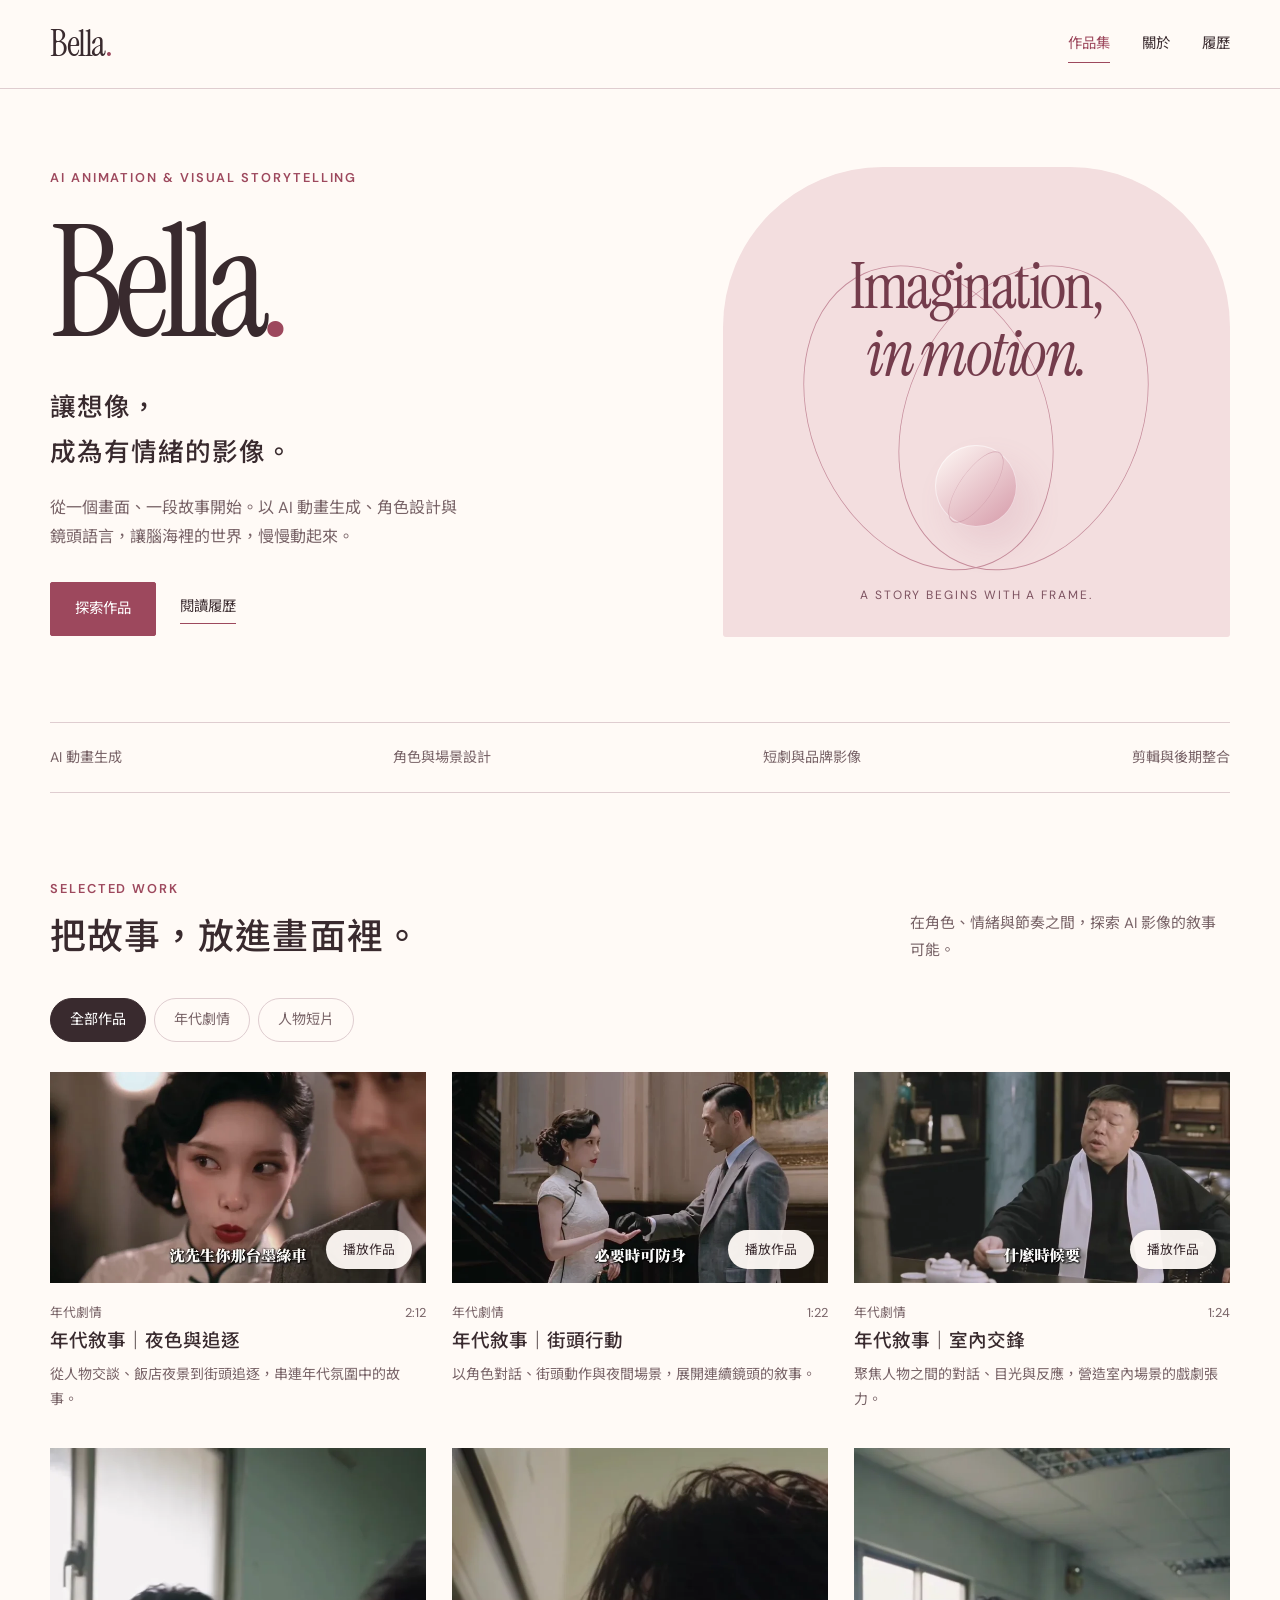
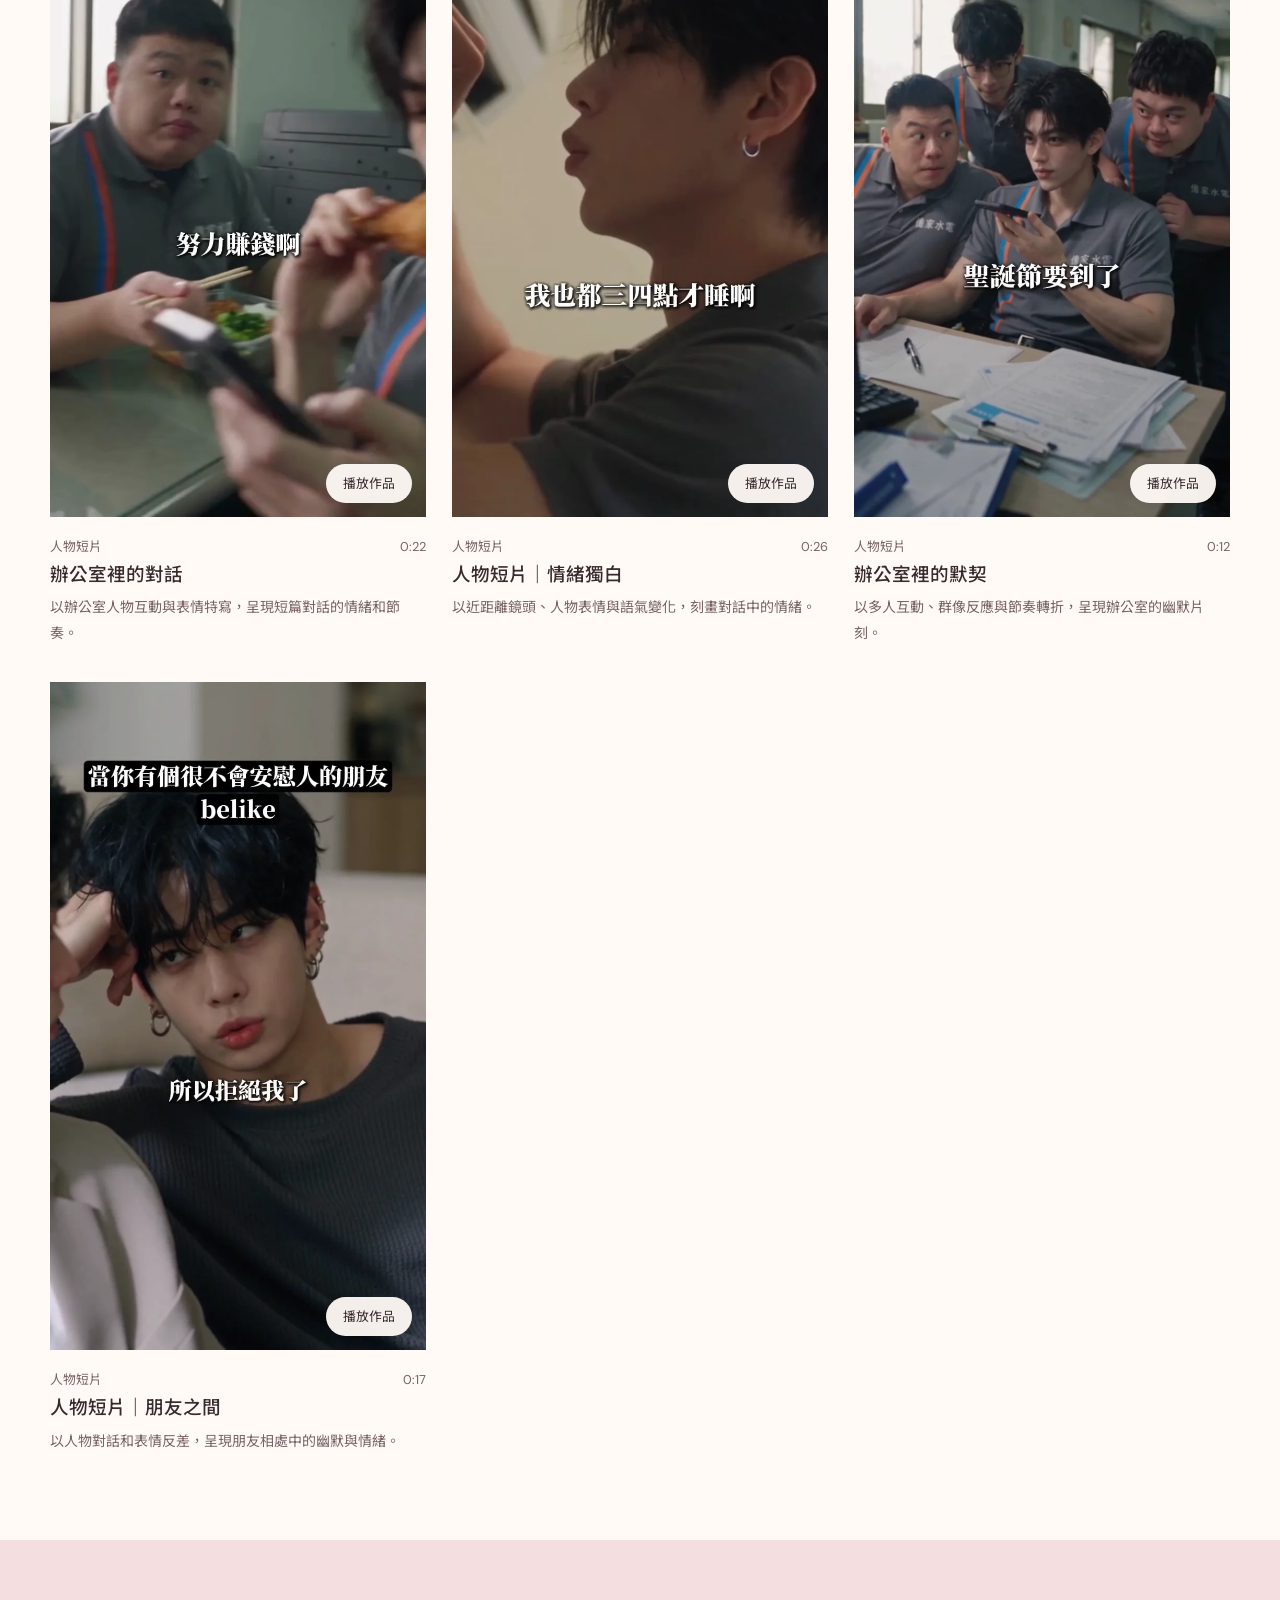
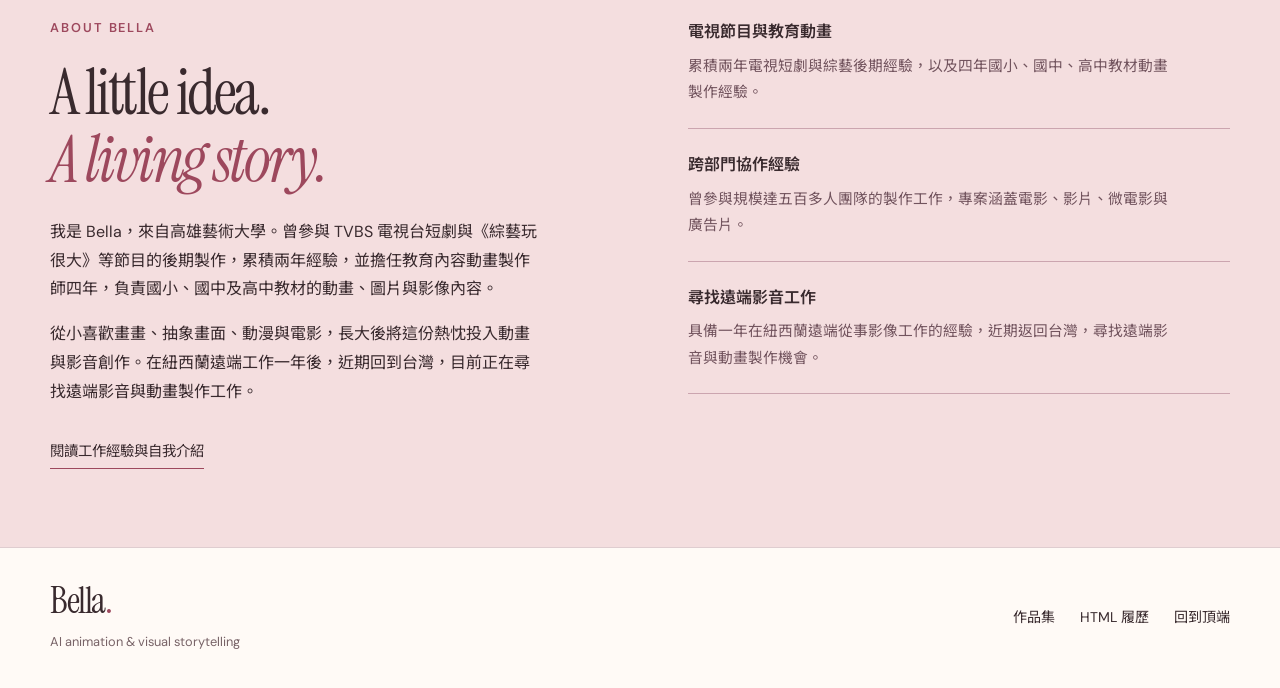
==== index.html @ a3b36697 "Rename portfolio and resume to Bella and switch custom domain" ====
<!doctype html>
<html lang="zh-Hant">
<head>
  <meta charset="utf-8">
  <meta name="viewport" content="width=device-width, initial-scale=1">
  <meta name="theme-color" content="#fffaf6">
  <title>Bella｜AI 動畫生成・影像創作作品集</title>
  <meta name="description" content="Bella 的 AI 動畫生成與影像創作作品集。角色與場景設計、分鏡、動態生成及後期整合，讓想像成為有情緒的影像。">
  <link rel="preconnect" href="https://fonts.googleapis.com">
  <link rel="preconnect" href="https://fonts.gstatic.com" crossorigin>
  <link rel="stylesheet" href="styles.css?v=animations-20261122">
  <script src="site.js" defer></script>
</head>
<body>
<a class="skip-link" href="#main">跳至主要內容</a>
<header class="site-header">
  <nav class="nav shell" aria-label="主要導覽">
    <a class="wordmark" href="index.html" aria-label="Bella 首頁">Bella<span>.</span></a>
    <div class="nav-links">
      <a href="index.html#works" aria-current="page">作品集</a>
      <a href="index.html#about">關於</a>
      <a href="resume.html">履歷</a>
    </div>
  </nav>
</header>
<main id="main">
  <section class="hero shell" aria-labelledby="hero-name">
    <div>
      <p class="eyebrow">AI animation &amp; visual storytelling</p>
      <h1 id="hero-name">Bella<span>.</span></h1>
      <h2>讓想像，<br>成為有情緒的影像。</h2>
      <p class="hero-copy">從一個畫面、一段故事開始。以 AI 動畫生成、角色設計與鏡頭語言，讓腦海裡的世界，慢慢動起來。</p>
      <div class="actions"><a class="button" href="#works">探索作品</a><a class="text-link" href="resume.html">閱讀履歷</a></div>
    </div>
    <div class="motion-panel" aria-hidden="true">
      <p class="motion-copy">Imagination,<br><em>in motion.</em></p>
      <div class="disc"></div>
      <p class="panel-footnote">A story begins with a frame.</p>
    </div>
  </section>
  <div class="shell practice-bar" aria-label="創作領域"><span>AI 動畫生成</span><span>角色與場景設計</span><span>短劇與品牌影像</span><span>剪輯與後期整合</span></div>
  <section id="works" class="section shell" aria-labelledby="works-title">
    <div class="section-head">
      <div><p class="eyebrow">Selected work</p><h2 id="works-title">把故事，放進畫面裡。</h2></div>
      <p class="section-note">在角色、情緒與節奏之間，探索 AI 影像的敘事可能。</p>
    </div>
    <div class="filter-list" role="group" aria-label="作品分類">
      <button class="filter" type="button" data-filter="all" aria-pressed="true">全部作品</button>
      <button class="filter" type="button" data-filter="period" aria-pressed="false">年代劇情</button>
      <button class="filter" type="button" data-filter="character" aria-pressed="false">人物短片</button>
    </div>
    <div class="works-grid">
      <article class="work work-landscape" data-category="period">
        <button class="work-open" type="button" aria-haspopup="dialog" aria-label="播放 年代敘事｜夜色與追逐" data-video="animation-02.mp4" data-title="年代敘事｜夜色與追逐" data-description="從人物交談、飯店夜景到街頭追逐，串連年代氛圍中的故事。">
          <div class="work-image"><img src="animation-02.webp" alt="年代敘事｜夜色與追逐影片畫面" loading="lazy" width="1280" height="720"><span class="play-label">播放作品</span></div>
          <div class="work-meta"><span>年代劇情</span><span>2:12</span></div>
          <h3>年代敘事｜夜色與追逐</h3>
        </button>
        <p class="work-description">從人物交談、飯店夜景到街頭追逐，串連年代氛圍中的故事。</p>
      </article>
      <article class="work work-landscape" data-category="period">
        <button class="work-open" type="button" aria-haspopup="dialog" aria-label="播放 年代敘事｜街頭行動" data-video="animation-03.mp4" data-title="年代敘事｜街頭行動" data-description="以角色對話、街頭動作與夜間場景，展開連續鏡頭的敘事。">
          <div class="work-image"><img src="animation-03.webp" alt="年代敘事｜街頭行動影片畫面" loading="lazy" width="1280" height="720"><span class="play-label">播放作品</span></div>
          <div class="work-meta"><span>年代劇情</span><span>1:22</span></div>
          <h3>年代敘事｜街頭行動</h3>
        </button>
        <p class="work-description">以角色對話、街頭動作與夜間場景，展開連續鏡頭的敘事。</p>
      </article>
      <article class="work work-landscape" data-category="period">
        <button class="work-open" type="button" aria-haspopup="dialog" aria-label="播放 年代敘事｜室內交鋒" data-video="animation-04.mp4" data-title="年代敘事｜室內交鋒" data-description="聚焦人物之間的對話、目光與反應，營造室內場景的戲劇張力。">
          <div class="work-image"><img src="animation-04.webp" alt="年代敘事｜室內交鋒影片畫面" loading="lazy" width="1280" height="720"><span class="play-label">播放作品</span></div>
          <div class="work-meta"><span>年代劇情</span><span>1:24</span></div>
          <h3>年代敘事｜室內交鋒</h3>
        </button>
        <p class="work-description">聚焦人物之間的對話、目光與反應，營造室內場景的戲劇張力。</p>
      </article>
      <article class="work work-portrait" data-category="character">
        <button class="work-open" type="button" aria-haspopup="dialog" aria-label="播放 辦公室裡的對話" data-video="animation-01.mp4" data-title="辦公室裡的對話" data-description="以辦公室人物互動與表情特寫，呈現短篇對話的情緒和節奏。">
          <div class="work-image"><img src="animation-01.webp" alt="辦公室裡的對話影片畫面" loading="lazy" width="720" height="1280"><span class="play-label">播放作品</span></div>
          <div class="work-meta"><span>人物短片</span><span>0:22</span></div>
          <h3>辦公室裡的對話</h3>
        </button>
        <p class="work-description">以辦公室人物互動與表情特寫，呈現短篇對話的情緒和節奏。</p>
      </article>
      <article class="work work-portrait" data-category="character">
        <button class="work-open" type="button" aria-haspopup="dialog" aria-label="播放 人物短片｜情緒獨白" data-video="animation-05.mp4" data-title="人物短片｜情緒獨白" data-description="以近距離鏡頭、人物表情與語氣變化，刻畫對話中的情緒。">
          <div class="work-image"><img src="animation-05.webp" alt="人物短片｜情緒獨白影片畫面" loading="lazy" width="720" height="1280"><span class="play-label">播放作品</span></div>
          <div class="work-meta"><span>人物短片</span><span>0:26</span></div>
          <h3>人物短片｜情緒獨白</h3>
        </button>
        <p class="work-description">以近距離鏡頭、人物表情與語氣變化，刻畫對話中的情緒。</p>
      </article>
      <article class="work work-portrait" data-category="character">
        <button class="work-open" type="button" aria-haspopup="dialog" aria-label="播放 辦公室裡的默契" data-video="animation-06.mp4" data-title="辦公室裡的默契" data-description="以多人互動、群像反應與節奏轉折，呈現辦公室的幽默片刻。">
          <div class="work-image"><img src="animation-06.webp" alt="辦公室裡的默契影片畫面" loading="lazy" width="720" height="1280"><span class="play-label">播放作品</span></div>
          <div class="work-meta"><span>人物短片</span><span>0:12</span></div>
          <h3>辦公室裡的默契</h3>
        </button>
        <p class="work-description">以多人互動、群像反應與節奏轉折，呈現辦公室的幽默片刻。</p>
      </article>
      <article class="work work-portrait" data-category="character">
        <button class="work-open" type="button" aria-haspopup="dialog" aria-label="播放 人物短片｜朋友之間" data-video="animation-07.mp4" data-title="人物短片｜朋友之間" data-description="以人物對話和表情反差，呈現朋友相處中的幽默與情緒。">
          <div class="work-image"><img src="animation-07.webp" alt="人物短片｜朋友之間影片畫面" loading="lazy" width="720" height="1280"><span class="play-label">播放作品</span></div>
          <div class="work-meta"><span>人物短片</span><span>0:17</span></div>
          <h3>人物短片｜朋友之間</h3>
        </button>
        <p class="work-description">以人物對話和表情反差，呈現朋友相處中的幽默與情緒。</p>
      </article>
    </div>
  </section>
  <section id="about" class="about-section" aria-labelledby="about-title">
    <div class="shell about-grid">
      <div>
        <p class="eyebrow">About Bella</p>
        <h2 id="about-title" class="about-heading">A little idea.<br><em>A living story.</em></h2>
        <p>我是 Bella，來自高雄藝術大學。曾參與 TVBS 電視台短劇與《綜藝玩很大》等節目的後期製作，累積兩年經驗，並擔任教育內容動畫製作師四年，負責國小、國中及高中教材的動畫、圖片與影像內容。</p>
        <p>從小喜歡畫畫、抽象畫面、動漫與電影，長大後將這份熱忱投入動畫與影音創作。在紐西蘭遠端工作一年後，近期回到台灣，目前正在尋找遠端影音與動畫製作工作。</p>
        <a class="text-link" href="resume.html">閱讀工作經驗與自我介紹</a>
      </div>
      <div class="expertise">
        <div class="expertise-item"><h3>電視節目與教育動畫</h3><p>累積兩年電視短劇與綜藝後期經驗，以及四年國小、國中、高中教材動畫製作經驗。</p></div>
        <div class="expertise-item"><h3>跨部門協作經驗</h3><p>曾參與規模達五百多人團隊的製作工作，專案涵蓋電影、影片、微電影與廣告片。</p></div>
        <div class="expertise-item"><h3>尋找遠端影音工作</h3><p>具備一年在紐西蘭遠端從事影像工作的經驗，近期返回台灣，尋找遠端影音與動畫製作機會。</p></div>
      </div>
    </div>
  </section>
</main>
<dialog id="work-dialog" aria-labelledby="dialog-title" aria-describedby="dialog-description">
  <div class="dialog-header"><h2 id="dialog-title"></h2><button class="close-dialog" type="button" aria-label="關閉影片">關閉</button></div>
  <video controls playsinline preload="metadata"></video>
  <p id="dialog-description" class="dialog-description"></p>
  <p class="video-error" role="alert" hidden>影片暫時無法載入，請稍後再試，或<a href="#">直接開啟影片</a>。</p>
</dialog>
<footer class="site-footer">
  <div class="shell footer-content">
    <div><a class="wordmark" href="index.html">Bella<span>.</span></a><p class="footer-note">AI animation &amp; visual storytelling</p></div>
    <div class="footer-links"><a href="index.html#works">作品集</a><a href="resume.html">HTML 履歷</a><a href="#main">回到頂端</a></div>
  </div>
</footer>
</body>
</html>
---- styles.css ----
@import url('https://fonts.googleapis.com/css2?family=DM+Sans:wght@400;500;600;700&family=Instrument+Serif:ital@0;1&family=Noto+Sans+TC:wght@400;500;600;700&display=swap');

:root {
  --paper: #fffaf6;
  --white: #ffffff;
  --blush: #f4dedf;
  --rose: #9d485d;
  --rose-dark: #773147;
  --ink: #392a2e;
  --muted: #786367;
  --line: #dfcdd0;
  --serif: 'Instrument Serif', Georgia, serif;
  --sans: 'DM Sans', 'Noto Sans TC', sans-serif;
}
* { box-sizing: border-box; }
html { scroll-behavior: smooth; scroll-padding-top: 6rem; }
body { margin: 0; background: var(--paper); color: var(--ink); font-family: var(--sans); font-size: 16px; line-height: 1.8; }
a { color: inherit; text-decoration: none; }
button { font: inherit; cursor: pointer; }
button, a { -webkit-tap-highlight-color: transparent; }
button:focus-visible, a:focus-visible { outline: 2px solid var(--rose); outline-offset: 5px; }
img, video { display: block; max-width: 100%; }
[hidden] { display: none !important; }
::selection { background: #e9b7c3; color: var(--ink); }
.shell { width: min(1180px, calc(100% - 88px)); margin-inline: auto; }
.site-header { position: sticky; top: 0; z-index: 10; background: rgb(255 250 246 / 96%); border-bottom: 1px solid var(--line); }
.nav { min-height: 88px; display: flex; align-items: center; justify-content: space-between; gap: 24px; }
.wordmark { font-family: var(--serif); font-size: 2.3rem; line-height: 1; letter-spacing: -.04em; }
.wordmark span { color: var(--rose); }
.nav-links { display: flex; align-items: center; gap: 32px; font-size: .9rem; }
.nav-links a { padding: 8px 0; position: relative; }
.nav-links a:hover, .nav-links a[aria-current="page"] { color: var(--rose); }
.nav-links a[aria-current="page"]::after { content: ''; position: absolute; bottom: 2px; height: 1px; background: var(--rose); left: 0; right: 0; }
.eyebrow { margin: 0; font-size: .8rem; font-weight: 600; letter-spacing: .15em; line-height: 1.6; text-transform: uppercase; color: var(--rose); }
.hero { display: grid; grid-template-columns: 1.2fr 1fr; gap: 64px; align-items: center; padding-top: 78px; padding-bottom: 85px; }
.hero h1 { font-family: var(--serif); font-size: clamp(6rem, 12vw, 11rem); font-weight: 400; letter-spacing: -.065em; line-height: 1; margin: 19px 0 25px; }
.hero h1 span { color: var(--rose); }
.hero h2 { font-weight: 500; font-size: clamp(1.4rem, 2vw, 1.85rem); line-height: 1.75; letter-spacing: .04em; margin: 0 0 18px; }
.hero-copy { max-width: 410px; margin: 0; color: var(--muted); }
.actions { display: flex; flex-wrap: wrap; align-items: center; gap: 24px; margin-top: 30px; }
.button { display: inline-flex; align-items: center; justify-content: center; padding: 13px 24px; min-height: 48px; font-size: .9rem; border: 1px solid var(--rose); background: var(--rose); color: white; border-radius: 2px; transition: background .2s; }
.button:hover { background: var(--rose-dark); }
.text-link { font-size: .9rem; border-bottom: 1px solid var(--rose); padding-bottom: 3px; }
.text-link:hover { color: var(--rose); }
.motion-panel { min-height: 470px; position: relative; overflow: hidden; background: #f3dedf; border-radius: 160px 160px 3px 3px; isolation: isolate; display: flex; flex-direction: column; justify-content: space-between; padding: 86px 32px 30px; text-align: center; }
.motion-panel::before, .motion-panel::after { content: ''; z-index: -1; position: absolute; width: 315px; height: 315px; border: 1px solid #c68d9c; border-radius: 50%; left: 50%; top: 50%; }
.motion-panel::before { transform: translate(-65%, -45%) rotate(-24deg) scaleX(.74); }
.motion-panel::after { transform: translate(-35%, -45%) rotate(24deg) scaleX(.74); }
.motion-copy { margin: 0; font: 400 clamp(3.2rem, 5vw, 5rem)/1.05 var(--serif); letter-spacing: -.04em; color: #743c4c; }
.motion-copy em { font-weight: 400; }
.panel-footnote { font-size: .75rem; text-transform: uppercase; letter-spacing: .16em; color: #7d5260; margin: 0; }
.disc { width: 82px; height: 82px; border-radius: 50%; margin: 20px auto; background: linear-gradient(140deg, #fffaf6, #d599a8); box-shadow: 14px 19px 33px #aa627d22, inset 0 0 0 1px #fff8; }
.disc::after { content: ''; display: block; height: 100%; border: 1px solid #c38a9b88; border-radius: 50%; transform: rotate(35deg) scaleX(.4); }
.practice-bar { display: flex; justify-content: space-between; gap: 24px; flex-wrap: wrap; border-top: 1px solid var(--line); border-bottom: 1px solid var(--line); padding: 22px 0; color: var(--muted); font-size: .88rem; }
.section { padding-block: 86px; }
.section-head { display: flex; align-items: flex-end; justify-content: space-between; gap: 32px; margin-bottom: 34px; }
.section-head h2 { font-weight: 500; font-size: clamp(1.7rem, 2.8vw, 2.4rem); line-height: 1.5; margin: 10px 0 0; letter-spacing: .03em; }
.section-note { max-width: 320px; color: var(--muted); margin: 0; font-size: .93rem; }
.filter-list { display: flex; flex-wrap: wrap; gap: 8px; margin-bottom: 30px; }
.filter { background: transparent; border: 1px solid var(--line); border-radius: 30px; color: var(--muted); padding: 8px 19px; min-height: 44px; font-size: .88rem; }
.filter[aria-pressed="true"] { background: var(--ink); border-color: var(--ink); color: white; }
.filter:hover { border-color: var(--rose); }
.works-grid { display: grid; grid-template-columns: repeat(3, minmax(0, 1fr)); gap: 36px 26px; }
.work { min-width: 0; }
.work-open { display: block; width: 100%; background: transparent; color: inherit; padding: 0; border: 0; text-align: left; }
.work-image { position: relative; overflow: hidden; background: #ead7d7; aspect-ratio: 4/5; }
.work-image img { width: 100%; height: 100%; object-fit: cover; transition: transform .4s ease; }
.work-open:hover img { transform: scale(1.025); }
.play-label { position: absolute; right: 14px; bottom: 14px; background: #fffaf6f2; border-radius: 40px; padding: 8px 17px; color: var(--ink); font-size: .8rem; box-shadow: 0 2px 10px #0001; }
.work-meta { display: flex; justify-content: space-between; gap: 12px; color: var(--muted); font-size: .8rem; margin-top: 18px; }
.work h3 { font-weight: 500; font-size: 1.16rem; line-height: 1.6; margin: 3px 0 5px; }
.work-description { font-size: .875rem; line-height: 1.8; color: var(--muted); margin: 0; }
.about-section { background: var(--blush); padding-block: 78px; }
.about-grid { display: grid; grid-template-columns: 1fr 1fr; gap: 96px; }
.about-heading { font: 400 clamp(3rem, 5vw, 5rem)/1.05 var(--serif); letter-spacing: -.04em; margin: 20px 0 25px; }
.about-heading em { color: var(--rose); }
.about-section p { max-width: 490px; }
.about-section .text-link { display: inline-block; margin-top: 16px; }
.expertise { display: grid; align-content: start; }
.expertise-item { padding: 22px 0; border-bottom: 1px solid #cba5af; }
.expertise-item:first-child { padding-top: 0; }
.expertise-item h3 { font-size: 1rem; font-weight: 600; margin: 0 0 6px; }
.expertise-item p { color: #72545e; font-size: .92rem; margin: 0; }
.site-footer { padding-block: 35px; border-top: 1px solid var(--line); }
.footer-content { display: flex; justify-content: space-between; align-items: center; gap: 30px; }
.footer-note { font-size: .8rem; color: var(--muted); margin: 8px 0 0; }
.footer-links { display: flex; gap: 25px; font-size: .88rem; }
dialog { color: var(--ink); background: var(--paper); border: 0; border-radius: 5px; padding: 18px 22px; max-width: min(960px, 94vw); max-height: 95dvh; margin: auto; overflow: auto; }
dialog::backdrop { background: #241a20dc; backdrop-filter: blur(6px); }
.dialog-header { display: flex; justify-content: space-between; align-items: center; gap: 24px; margin-bottom: 12px; }
.dialog-header h2 { font-size: 1rem; font-weight: 500; margin: 0; }
.close-dialog { border: 1px solid var(--line); background: transparent; color: var(--ink); padding: 5px 12px; min-height: 42px; }
dialog video { max-height: 72dvh; max-width: 100%; width: auto; margin: auto; background: #100d0f; }
.dialog-description { font-size: .875rem; color: var(--muted); margin: 12px 0 0; }
.video-error { font-size: .9rem; }
.video-error a { text-decoration: underline; }
.resume-intro { display: flex; justify-content: space-between; align-items: flex-end; gap: 40px; padding-block: 65px 45px; }
.resume-intro h1 { font: 400 clamp(5rem, 8vw, 7.5rem)/1 var(--serif); letter-spacing: -.05em; margin: 10px 0 15px; }
.resume-role { font-size: 1.25rem; font-weight: 500; margin: 0; }
.resume-subtitle { color: var(--muted); margin: 7px 0 0; }
.resume-body { background: white; border-top: 2px solid var(--rose); padding: 10px 52px 35px; margin-bottom: 70px; }
.resume-section { display: grid; grid-template-columns: 200px 1fr; gap: 38px; padding-block: 36px; border-bottom: 1px solid var(--line); break-inside: avoid; }
.resume-section:last-child { border: 0; }
.resume-section h2 { margin: 0; font-size: 1.12rem; font-weight: 600; color: var(--rose); }
.resume-section h2 small { display: block; margin-top: 5px; font-size: .75rem; letter-spacing: .1em; font-weight: 400; color: var(--muted); text-transform: uppercase; }
.resume-section p { margin: 0 0 14px; }
.resume-section p:last-child { margin-bottom: 0; }
.resume-items { display: grid; gap: 22px; }
.resume-items h3 { font-weight: 600; font-size: 1rem; margin: 0 0 4px; }
.resume-items p { font-size: .94rem; color: var(--muted); }
.tools { display: flex; flex-wrap: wrap; gap: 9px; padding: 0; margin: 10px 0 20px; list-style: none; }
.tools li { padding: 5px 12px; background: #fcf4f4; border: 1px solid #ecd9de; font-size: .85rem; border-radius: 3px; }
.resume-end { display: flex; align-items: center; justify-content: space-between; gap: 28px; padding-top: 28px; }
.resume-end p { color: var(--muted); margin: 0; font-size: .875rem; }
.skip-link { position: absolute; left: 20px; top: -80px; background: white; z-index: 30; padding: 10px 20px; }
.skip-link:focus { top: 10px; }
@media (min-width: 1500px) { .hero { padding-top: 100px; padding-bottom: 100px; } }
@media (max-width: 950px) {
  .shell { width: calc(100% - 56px); }
  .hero { gap: 35px; padding-block: 60px; }
  .motion-panel { min-height: 430px; padding-inline: 18px; }
  .motion-copy { font-size: 3.6rem; }
  .works-grid { grid-template-columns: repeat(2, minmax(0, 1fr)); }
  .about-grid { gap: 50px; }
  .resume-body { padding-inline: 30px; }
  .resume-section { grid-template-columns: 155px 1fr; gap: 25px; }
}
@media (max-width: 620px) {
  .shell { width: calc(100% - 40px); }
  .nav { min-height: 74px; gap: 16px; }
  .nav-links { gap: 19px; font-size: .85rem; }
  .wordmark { font-size: 2rem; }
  .hero { grid-template-columns: 1fr; gap: 40px; padding-block: 50px 35px; }
  .hero h1 { font-size: 6.8rem; margin-top: 16px; }
  .hero h2 { font-size: 1.5rem; }
  .hero-copy { max-width: 100%; }
  .motion-panel { min-height: 320px; border-radius: 120px 120px 3px 3px; padding-top: 53px; }
  .motion-copy { font-size: 3.8rem; }
  .disc { width: 56px; height: 56px; margin-block: 10px; }
  .motion-panel::before, .motion-panel::after { width: 240px; height: 240px; }
  .practice-bar { gap: 12px 24px; justify-content: flex-start; font-size: .83rem; }
  .section { padding-block: 55px; }
  .section-head { display: block; margin-bottom: 25px; }
  .section-note { margin-top: 16px; max-width: 100%; }
  .works-grid { grid-template-columns: 1fr; gap: 32px; }
  .work-image { aspect-ratio: 4/4.6; }
  .about-section { padding-block: 52px; }
  .about-grid { grid-template-columns: 1fr; gap: 36px; }
  .about-heading { font-size: 3.6rem; }
  .footer-content { align-items: flex-start; flex-direction: column; gap: 20px; }
  .resume-intro { display: block; padding-block: 42px 30px; }
  .resume-intro h1 { font-size: 5rem; }
  .resume-intro .button { margin-top: 24px; }
  .resume-subtitle { font-size: .9rem; }
  .resume-body { padding: 0 20px 26px; }
  .resume-section { grid-template-columns: 1fr; gap: 19px; padding-block: 28px; }
  .resume-section h2 small { display: inline; margin-left: 12px; }
  .resume-end { display: block; }
  .resume-end .text-link { display: inline-block; margin-top: 15px; }
  dialog { padding: 14px; }
}
@media (prefers-reduced-motion: reduce) {
  html { scroll-behavior: auto; }
  *, *::before, *::after { transition: none !important; animation: none !important; }
}
@media print {
  @page { size: A4; margin: 13mm 15mm; }
  body { background: white; color: #30242a; font-size: 10pt; line-height: 1.6; print-color-adjust: exact; -webkit-print-color-adjust: exact; }
  .site-header, .site-footer, .print-button, .skip-link, .resume-end { display: none; }
  .shell { width: 100%; }
  .resume-intro { padding: 0 0 20px; }
  .resume-intro h1 { font-size: 48pt; }
  .resume-role { font-size: 14pt; }
  .resume-subtitle { font-size: 10pt; }
  .resume-body { padding: 0; margin: 0; }
  .resume-section { grid-template-columns: 100px 1fr; padding-block: 17px; gap: 20px; }
  .resume-section h2 { font-size: 11pt; }
  .resume-section h2 small { font-size: 7.5pt; }
  .resume-items { gap: 12px; }
  .resume-items h3 { font-size: 10pt; }
  .resume-items p { font-size: 10pt; }
  .tools li { font-size: 8.5pt; }
  .tools { margin-bottom: 8px; }
}

/* Keep the animation covers in their original frame proportions. */
.work-landscape .work-image { aspect-ratio: 16 / 9; }
.work-portrait .work-image { aspect-ratio: 9 / 16; }
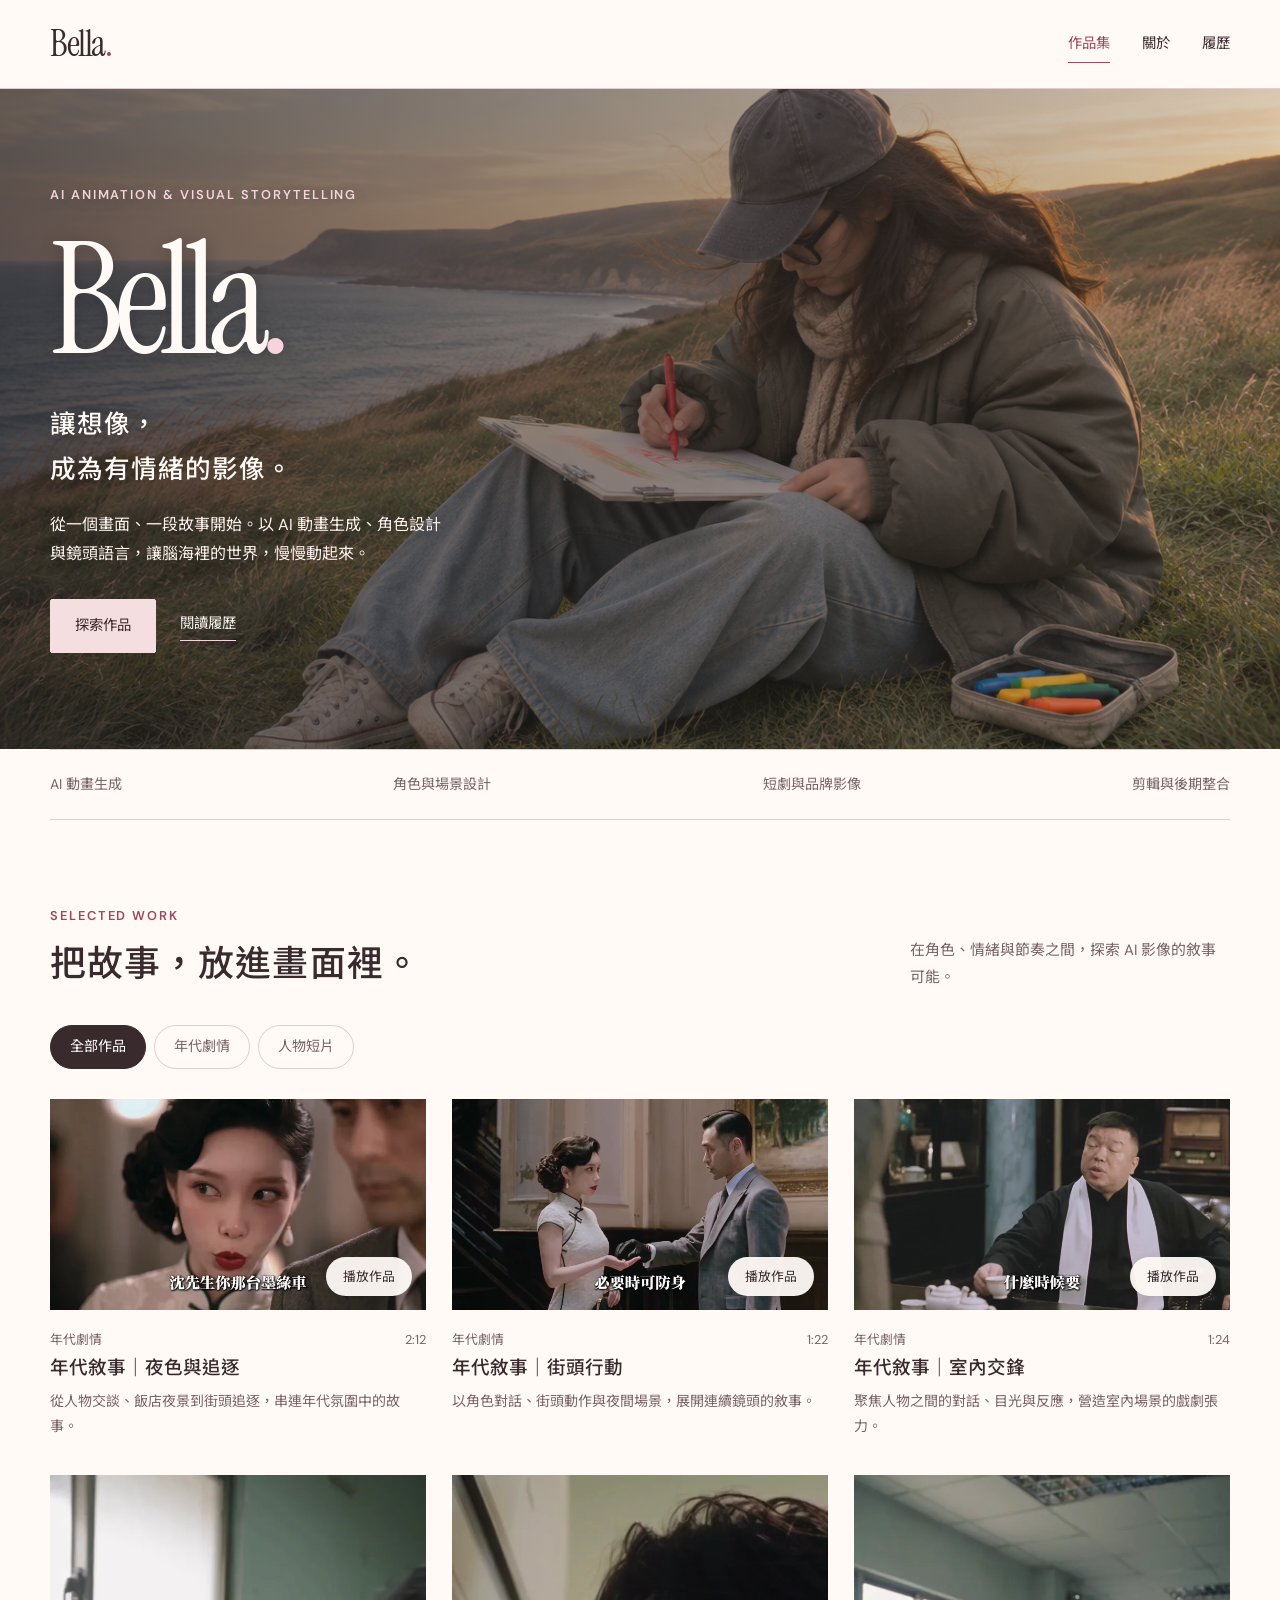
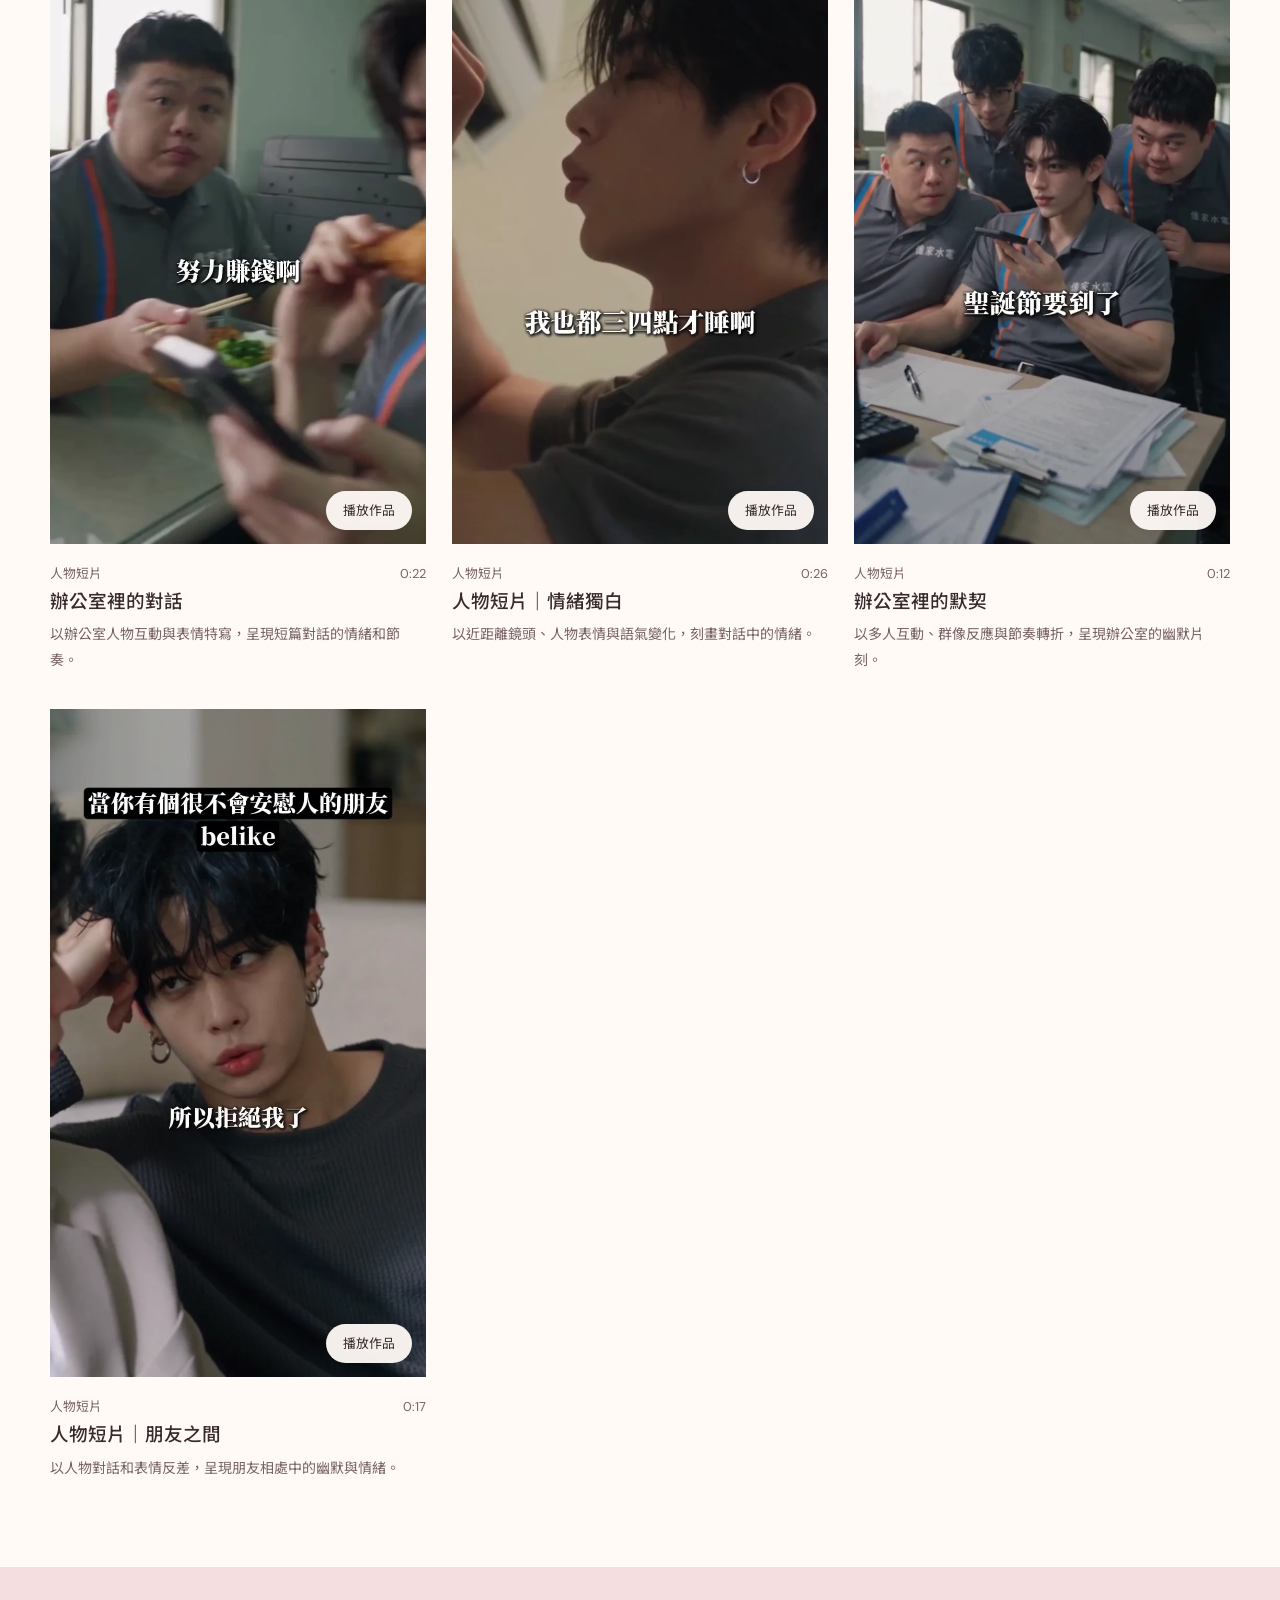
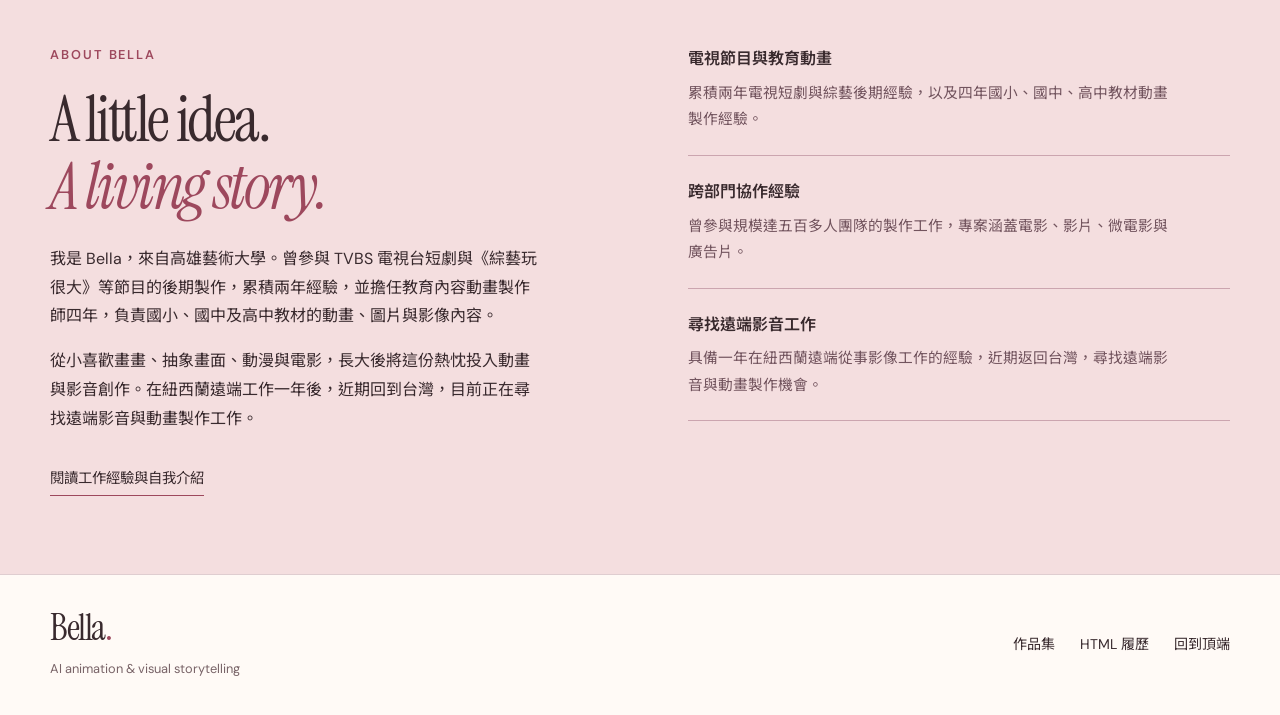
==== commit b5d31a68: "Add coastal photo background to Bella page headers" ====
--- a/index.html
+++ b/index.html
@@ -8,7 +8,7 @@
   <meta name="description" content="Bella 的 AI 動畫生成與影像創作作品集。角色與場景設計、分鏡、動態生成及後期整合，讓想像成為有情緒的影像。">
   <link rel="preconnect" href="https://fonts.googleapis.com">
   <link rel="preconnect" href="https://fonts.gstatic.com" crossorigin>
-  <link rel="stylesheet" href="styles.css?v=animations-20261122">
+  <link rel="stylesheet" href="styles.css?v=bella-coast-20261123">
   <script src="site.js" defer></script>
 </head>
 <body>
@@ -24,18 +24,13 @@
   </nav>
 </header>
 <main id="main">
-  <section class="hero shell" aria-labelledby="hero-name">
-    <div>
+  <section class="hero hero-photo" aria-labelledby="hero-name">
+    <div class="shell hero-inner">
       <p class="eyebrow">AI animation &amp; visual storytelling</p>
       <h1 id="hero-name">Bella<span>.</span></h1>
       <h2>讓想像，<br>成為有情緒的影像。</h2>
       <p class="hero-copy">從一個畫面、一段故事開始。以 AI 動畫生成、角色設計與鏡頭語言，讓腦海裡的世界，慢慢動起來。</p>
       <div class="actions"><a class="button" href="#works">探索作品</a><a class="text-link" href="resume.html">閱讀履歷</a></div>
-    </div>
-    <div class="motion-panel" aria-hidden="true">
-      <p class="motion-copy">Imagination,<br><em>in motion.</em></p>
-      <div class="disc"></div>
-      <p class="panel-footnote">A story begins with a frame.</p>
     </div>
   </section>
   <div class="shell practice-bar" aria-label="創作領域"><span>AI 動畫生成</span><span>角色與場景設計</span><span>短劇與品牌影像</span><span>剪輯與後期整合</span></div>
--- a/styles.css
+++ b/styles.css
@@ -186,3 +186,50 @@
 /* Keep the animation covers in their original frame proportions. */
 .work-landscape .work-image { aspect-ratio: 16 / 9; }
 .work-portrait .work-image { aspect-ratio: 9 / 16; }
+
+/* Full-width coastal portrait behind Bella's introduction. */
+.hero-photo {
+  background-color: #514b45;
+  background-image: linear-gradient(90deg, rgb(20 19 23 / 64%) 0%, rgb(20 19 23 / 43%) 42%, rgb(20 19 23 / 15%) 100%), url('bella-coast.png');
+  background-size: cover;
+  background-position: center 48%;
+  color: #fffaf6;
+}
+.hero.hero-photo { display: flex; align-items: center; min-height: 660px; padding-block: 70px; }
+.hero-inner { position: relative; }
+.hero-photo .eyebrow, .hero-photo h1 span { color: #f5d4dc; }
+.hero-photo .hero-copy, .hero-photo .resume-subtitle { color: #fff4ee; }
+.hero-photo .hero-copy { max-width: 400px; }
+.hero-photo h1, .hero-photo h2, .hero-photo p { text-shadow: 0 2px 18px rgb(0 0 0 / 20%); }
+.hero-photo .text-link { color: #fffaf6; border-color: #f5d4dc; }
+.hero-photo .text-link:hover { color: #f5d4dc; }
+.hero-photo .button { background: #f4dedf; color: #392a2e; border-color: #f4dedf; }
+.hero-photo .button:hover { background: white; }
+.hero-photo a:focus-visible, .hero-photo button:focus-visible { outline-color: #fff; }
+.resume-intro.hero-photo { width: 100vw; margin-left: calc(50% - 50vw); padding: 70px max(44px, calc((100vw - 1180px) / 2)); min-height: 410px; margin-bottom: 40px; background-position: center 45%; }
+@media (max-width: 950px) {
+  .resume-intro.hero-photo { padding-inline: 28px; }
+}
+@media (max-width: 620px) {
+  .hero.hero-photo { min-height: 700px; padding-block: 52px; align-items: flex-end; }
+  .hero-photo { background-position: 64% center; background-image: linear-gradient(180deg, rgb(20 19 23 / 12%), rgb(20 19 23 / 48%) 42%, rgb(20 19 23 / 78%) 100%), url('bella-coast.png'); }
+  .hero-photo .hero-copy { max-width: 340px; }
+  .resume-intro.hero-photo { padding: 130px 20px 36px; min-height: 440px; background-position: 64% center; margin-bottom: 24px; }
+}
+@media print {
+  .resume-intro.hero-photo { background: none; color: #30242a; width: auto; margin: 0; padding: 0 0 20px; min-height: 0; }
+  .resume-intro.hero-photo .eyebrow, .resume-intro.hero-photo h1 span { color: var(--rose); }
+  .resume-intro.hero-photo .resume-subtitle { color: var(--muted); }
+  .resume-intro.hero-photo h1, .resume-intro.hero-photo p { text-shadow: none; }
+}
+
+/* Keep the full-width banner inside the viewport, including scrollbars. */
+.resume-intro.hero-photo { display: block; width: auto; margin-inline: 0; padding: 70px 0; }
+.resume-intro-inner { display: flex; align-items: flex-end; justify-content: space-between; gap: 40px; }
+@media (max-width: 620px) {
+  .resume-intro.hero-photo { padding: 130px 0 36px; }
+  .resume-intro-inner { display: block; }
+}
+@media print {
+  .resume-intro.hero-photo { padding: 0 0 20px; }
+}
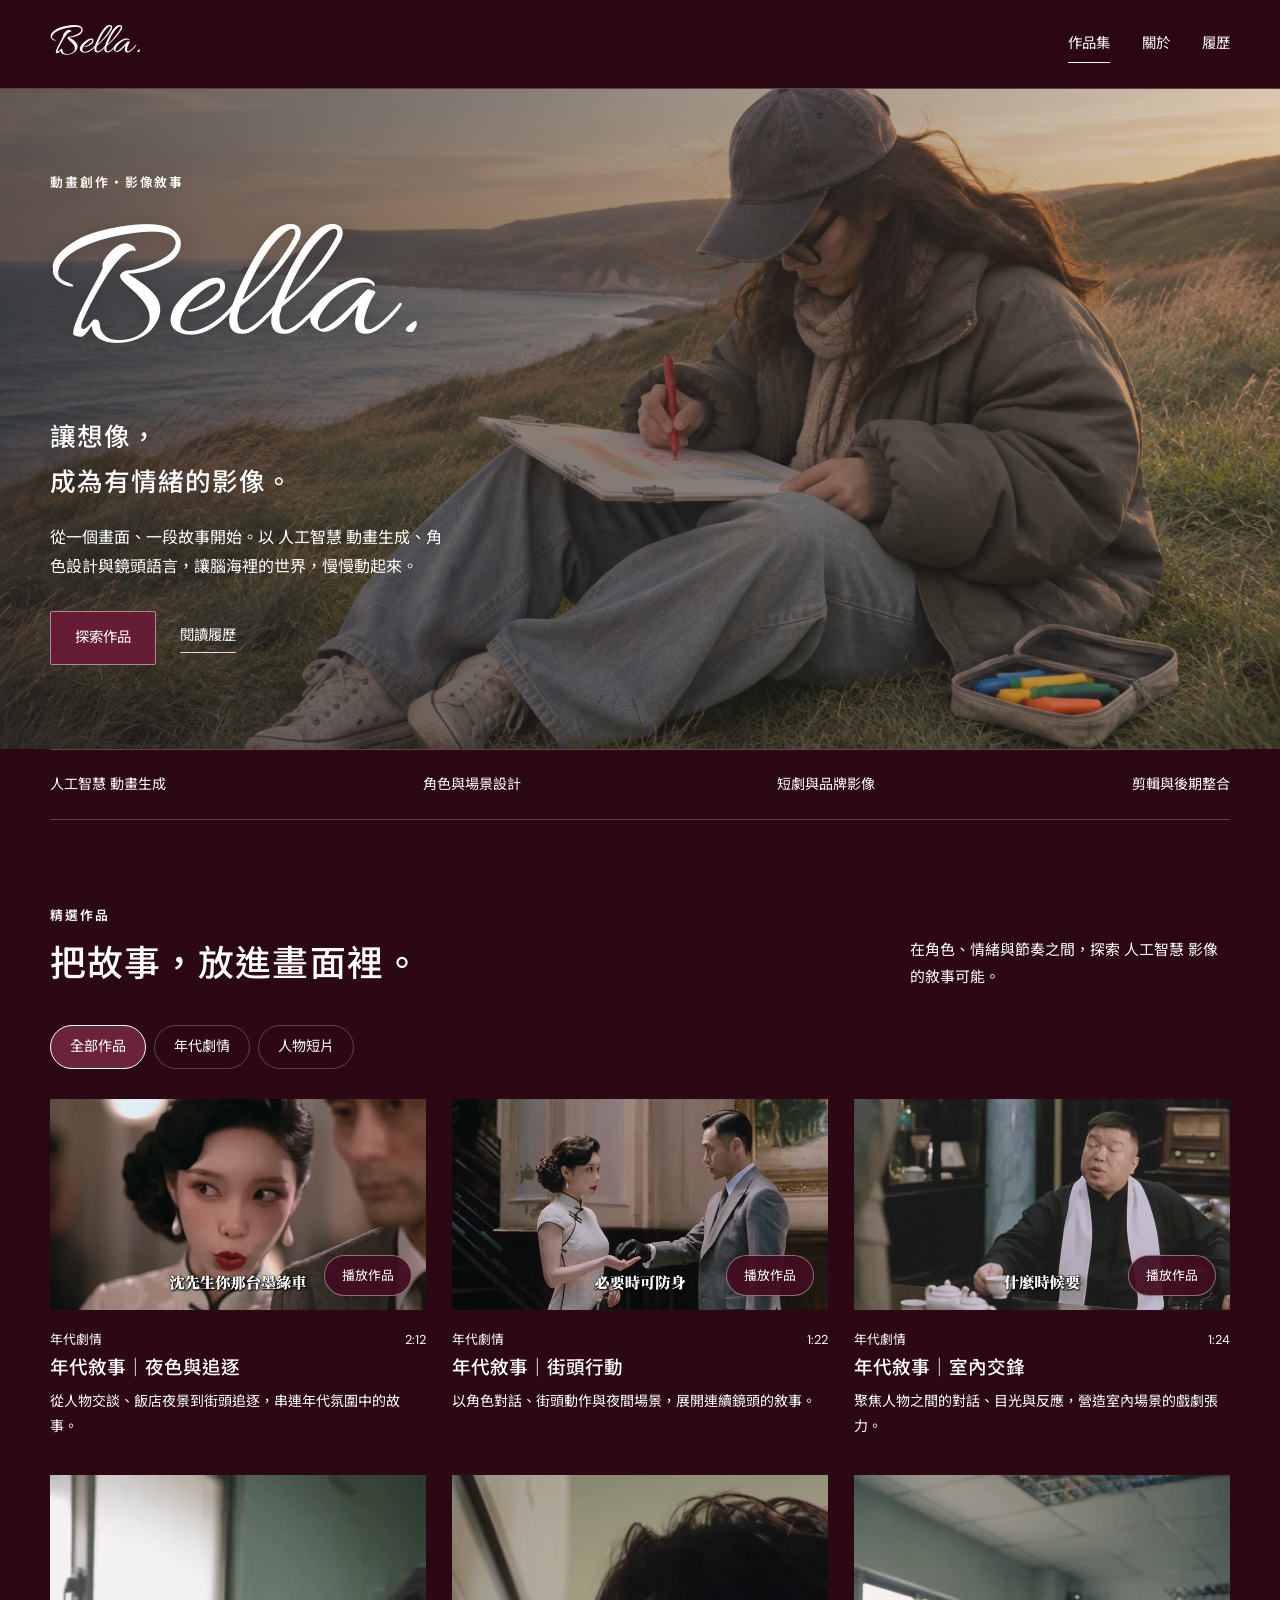
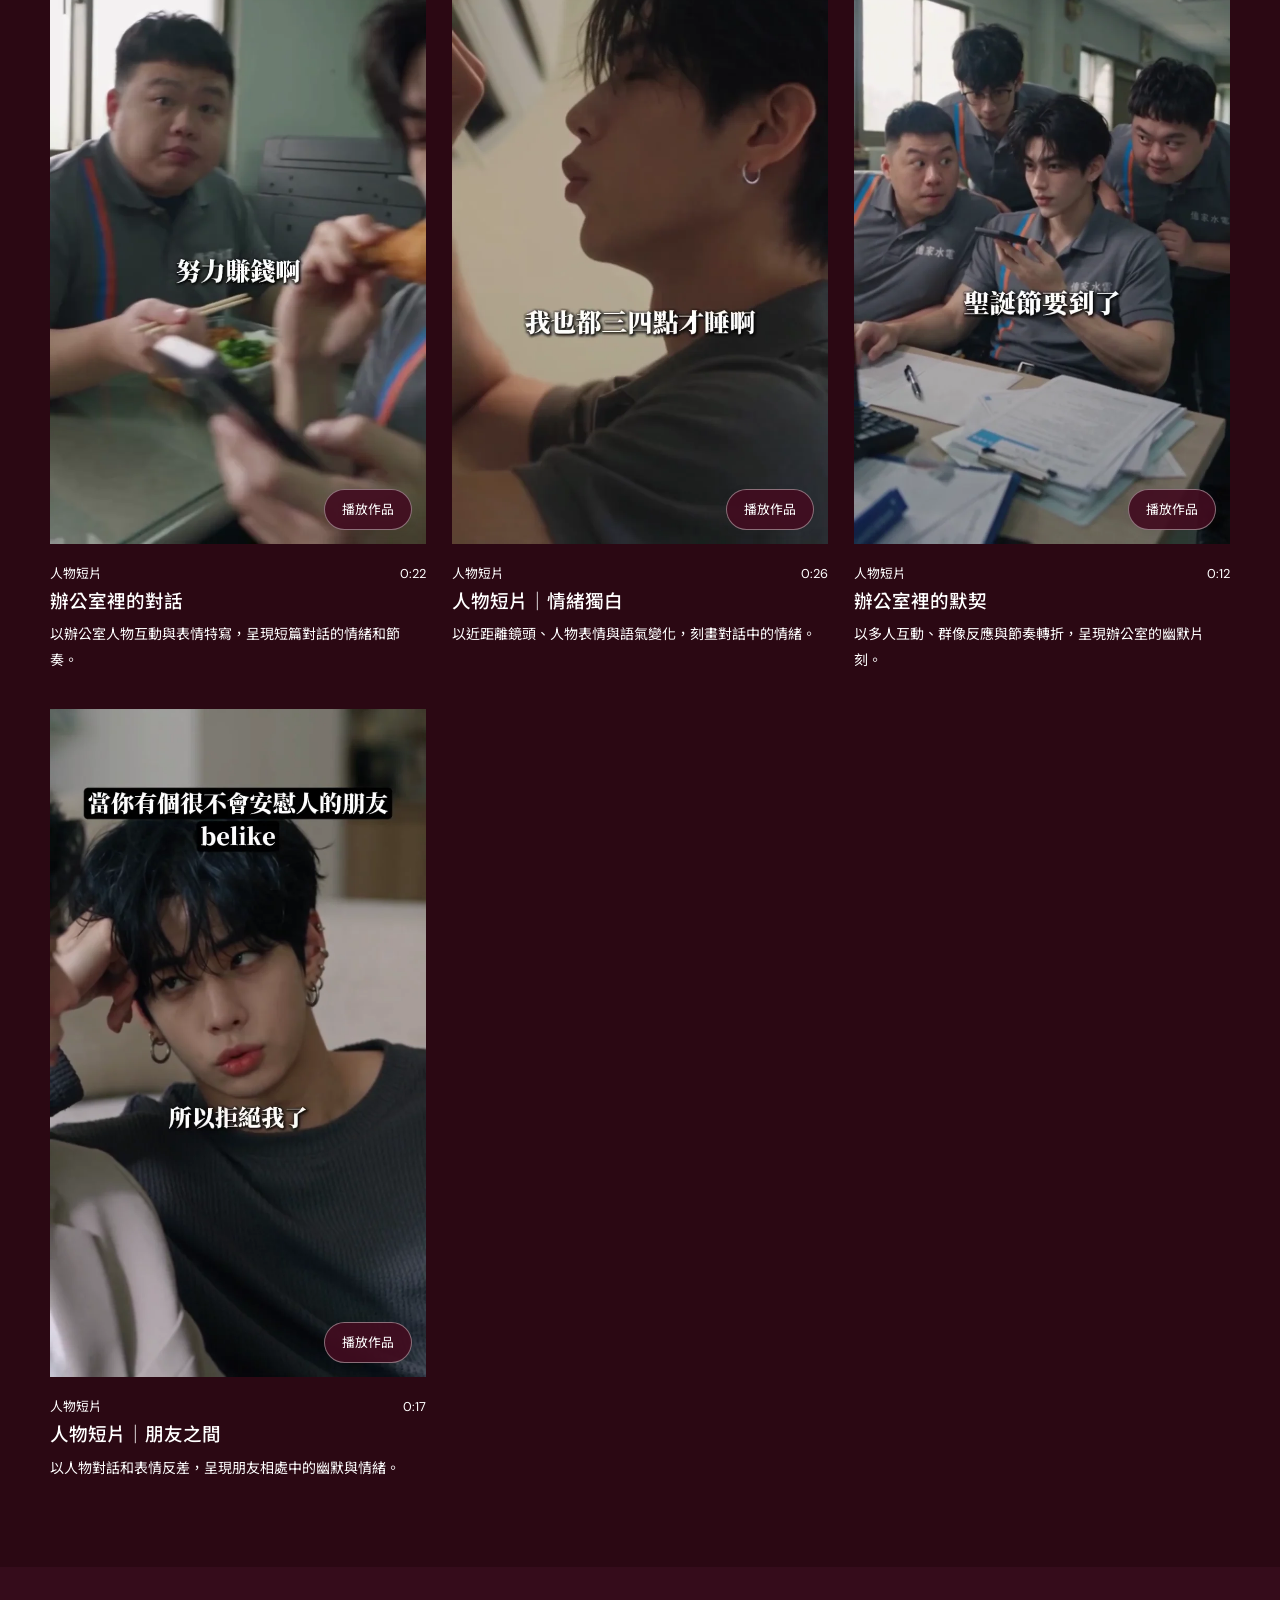
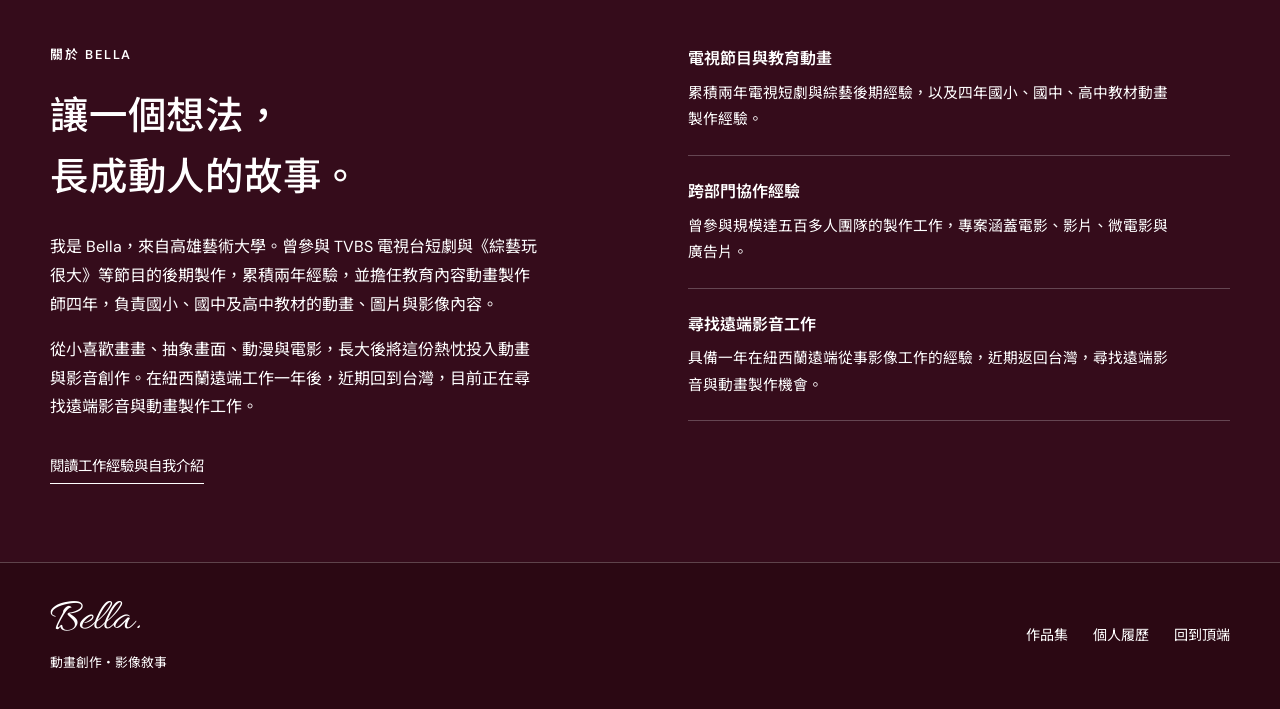
==== commit 4ffeb567: "Apply burgundy palette, white Chinese text and Bella script lettering" ====
--- a/index.html
+++ b/index.html
@@ -3,12 +3,12 @@
 <head>
   <meta charset="utf-8">
   <meta name="viewport" content="width=device-width, initial-scale=1">
-  <meta name="theme-color" content="#fffaf6">
-  <title>Bella｜AI 動畫生成・影像創作作品集</title>
-  <meta name="description" content="Bella 的 AI 動畫生成與影像創作作品集。角色與場景設計、分鏡、動態生成及後期整合，讓想像成為有情緒的影像。">
+  <meta name="theme-color" content="#2b0813">
+  <title>Bella｜人工智慧 動畫生成・影像創作作品集</title>
+  <meta name="description" content="Bella 的 人工智慧 動畫生成與影像創作作品集。角色與場景設計、分鏡、動態生成及後期整合，讓想像成為有情緒的影像。">
   <link rel="preconnect" href="https://fonts.googleapis.com">
   <link rel="preconnect" href="https://fonts.gstatic.com" crossorigin>
-  <link rel="stylesheet" href="styles.css?v=bella-coast-20261123">
+  <link rel="stylesheet" href="styles.css?v=bella-wine-20261123">
   <script src="site.js" defer></script>
 </head>
 <body>
@@ -26,18 +26,18 @@
 <main id="main">
   <section class="hero hero-photo" aria-labelledby="hero-name">
     <div class="shell hero-inner">
-      <p class="eyebrow">AI animation &amp; visual storytelling</p>
+      <p class="eyebrow">動畫創作・影像敘事</p>
       <h1 id="hero-name">Bella<span>.</span></h1>
       <h2>讓想像，<br>成為有情緒的影像。</h2>
-      <p class="hero-copy">從一個畫面、一段故事開始。以 AI 動畫生成、角色設計與鏡頭語言，讓腦海裡的世界，慢慢動起來。</p>
+      <p class="hero-copy">從一個畫面、一段故事開始。以 人工智慧 動畫生成、角色設計與鏡頭語言，讓腦海裡的世界，慢慢動起來。</p>
       <div class="actions"><a class="button" href="#works">探索作品</a><a class="text-link" href="resume.html">閱讀履歷</a></div>
     </div>
   </section>
-  <div class="shell practice-bar" aria-label="創作領域"><span>AI 動畫生成</span><span>角色與場景設計</span><span>短劇與品牌影像</span><span>剪輯與後期整合</span></div>
+  <div class="shell practice-bar" aria-label="創作領域"><span>人工智慧 動畫生成</span><span>角色與場景設計</span><span>短劇與品牌影像</span><span>剪輯與後期整合</span></div>
   <section id="works" class="section shell" aria-labelledby="works-title">
     <div class="section-head">
-      <div><p class="eyebrow">Selected work</p><h2 id="works-title">把故事，放進畫面裡。</h2></div>
-      <p class="section-note">在角色、情緒與節奏之間，探索 AI 影像的敘事可能。</p>
+      <div><p class="eyebrow">精選作品</p><h2 id="works-title">把故事，放進畫面裡。</h2></div>
+      <p class="section-note">在角色、情緒與節奏之間，探索 人工智慧 影像的敘事可能。</p>
     </div>
     <div class="filter-list" role="group" aria-label="作品分類">
       <button class="filter" type="button" data-filter="all" aria-pressed="true">全部作品</button>
@@ -106,8 +106,8 @@
   <section id="about" class="about-section" aria-labelledby="about-title">
     <div class="shell about-grid">
       <div>
-        <p class="eyebrow">About Bella</p>
-        <h2 id="about-title" class="about-heading">A little idea.<br><em>A living story.</em></h2>
+        <p class="eyebrow">關於 Bella</p>
+        <h2 id="about-title" class="about-heading">讓一個想法，<br><em>長成動人的故事。</em></h2>
         <p>我是 Bella，來自高雄藝術大學。曾參與 TVBS 電視台短劇與《綜藝玩很大》等節目的後期製作，累積兩年經驗，並擔任教育內容動畫製作師四年，負責國小、國中及高中教材的動畫、圖片與影像內容。</p>
         <p>從小喜歡畫畫、抽象畫面、動漫與電影，長大後將這份熱忱投入動畫與影音創作。在紐西蘭遠端工作一年後，近期回到台灣，目前正在尋找遠端影音與動畫製作工作。</p>
         <a class="text-link" href="resume.html">閱讀工作經驗與自我介紹</a>
@@ -128,8 +128,8 @@
 </dialog>
 <footer class="site-footer">
   <div class="shell footer-content">
-    <div><a class="wordmark" href="index.html">Bella<span>.</span></a><p class="footer-note">AI animation &amp; visual storytelling</p></div>
-    <div class="footer-links"><a href="index.html#works">作品集</a><a href="resume.html">HTML 履歷</a><a href="#main">回到頂端</a></div>
+    <div><a class="wordmark" href="index.html">Bella<span>.</span></a><p class="footer-note">動畫創作・影像敘事</p></div>
+    <div class="footer-links"><a href="index.html#works">作品集</a><a href="resume.html">個人履歷</a><a href="#main">回到頂端</a></div>
   </div>
 </footer>
 </body>
--- a/styles.css
+++ b/styles.css
@@ -1,4 +1,4 @@
-@import url('https://fonts.googleapis.com/css2?family=DM+Sans:wght@400;500;600;700&family=Instrument+Serif:ital@0;1&family=Noto+Sans+TC:wght@400;500;600;700&display=swap');
+@import url('https://fonts.googleapis.com/css2?family=Allura&family=DM+Sans:wght@400;500;600;700&family=Instrument+Serif:ital@0;1&family=Noto+Sans+TC:wght@400;500;600;700&display=swap');
 
 :root {
   --paper: #fffaf6;
@@ -233,3 +233,50 @@
 @media print {
   .resume-intro.hero-photo { padding: 0 0 20px; }
 }
+
+/* Bella's deep burgundy identity. */
+:root {
+  --paper: #2b0813;
+  --blush: #350c1b;
+  --rose: #ffffff;
+  --rose-dark: #6f233f;
+  --ink: #ffffff;
+  --muted: #ffffff;
+  --line: rgb(255 255 255 / 24%);
+  --serif: 'Allura', cursive;
+}
+body { background: var(--paper); color: #fff; }
+.site-header { background: rgb(43 8 19 / 97%); }
+.wordmark { font-size: 2.8rem; letter-spacing: 0; }
+.hero h1, .resume-intro h1 { font-family: var(--serif); letter-spacing: 0; }
+.hero h1 { font-size: clamp(7rem, 14vw, 12rem); }
+.wordmark span, .hero h1 span, .hero-photo h1 span, .hero-photo .eyebrow,
+.hero-photo .hero-copy, .hero-photo .resume-subtitle, .hero-photo .text-link,
+.hero-photo .text-link:hover, .about-heading em, .expertise-item p { color: #fff; }
+.hero-photo { color: #fff; }
+.button, .hero-photo .button { background: #651d36; color: #fff; border-color: rgb(255 255 255 / 48%); }
+.button:hover, .hero-photo .button:hover { background: #7e2c48; color: #fff; }
+.filter { color: #fff; }
+.filter[aria-pressed="true"] { background: #6b233d; border-color: #fff; }
+.work-image { background: #401324; }
+.play-label { background: rgb(66 13 32 / 92%); color: #fff; border: 1px solid rgb(255 255 255 / 40%); }
+.about-heading { font-family: var(--sans); font-size: clamp(2rem, 3vw, 3rem); line-height: 1.6; letter-spacing: .02em; font-weight: 500; }
+.about-heading em { font-style: normal; }
+.expertise-item { border-color: var(--line); }
+.resume-body { background: #350c1b; }
+.tools li { background: #461326; border-color: var(--line); }
+.skip-link { background: #651d36; color: white; }
+::selection { background: #8a3453; color: #fff; }
+@media (max-width: 620px) {
+  .wordmark { font-size: 2.5rem; }
+  .hero h1 { font-size: 8rem; }
+  .resume-intro h1 { font-size: 6rem; }
+}
+@media print {
+  :root { --ink: #30242a; --muted: #72545e; --rose: #773147; --line: #dfcdd0; }
+  body, .resume-body { background: white; color: #30242a; }
+  .resume-intro.hero-photo { color: #30242a; }
+  .resume-intro.hero-photo .eyebrow, .resume-intro.hero-photo h1 span { color: #773147; }
+  .resume-intro.hero-photo .resume-subtitle { color: #72545e; }
+  .resume-intro h1 { font-size: 48pt; }
+}
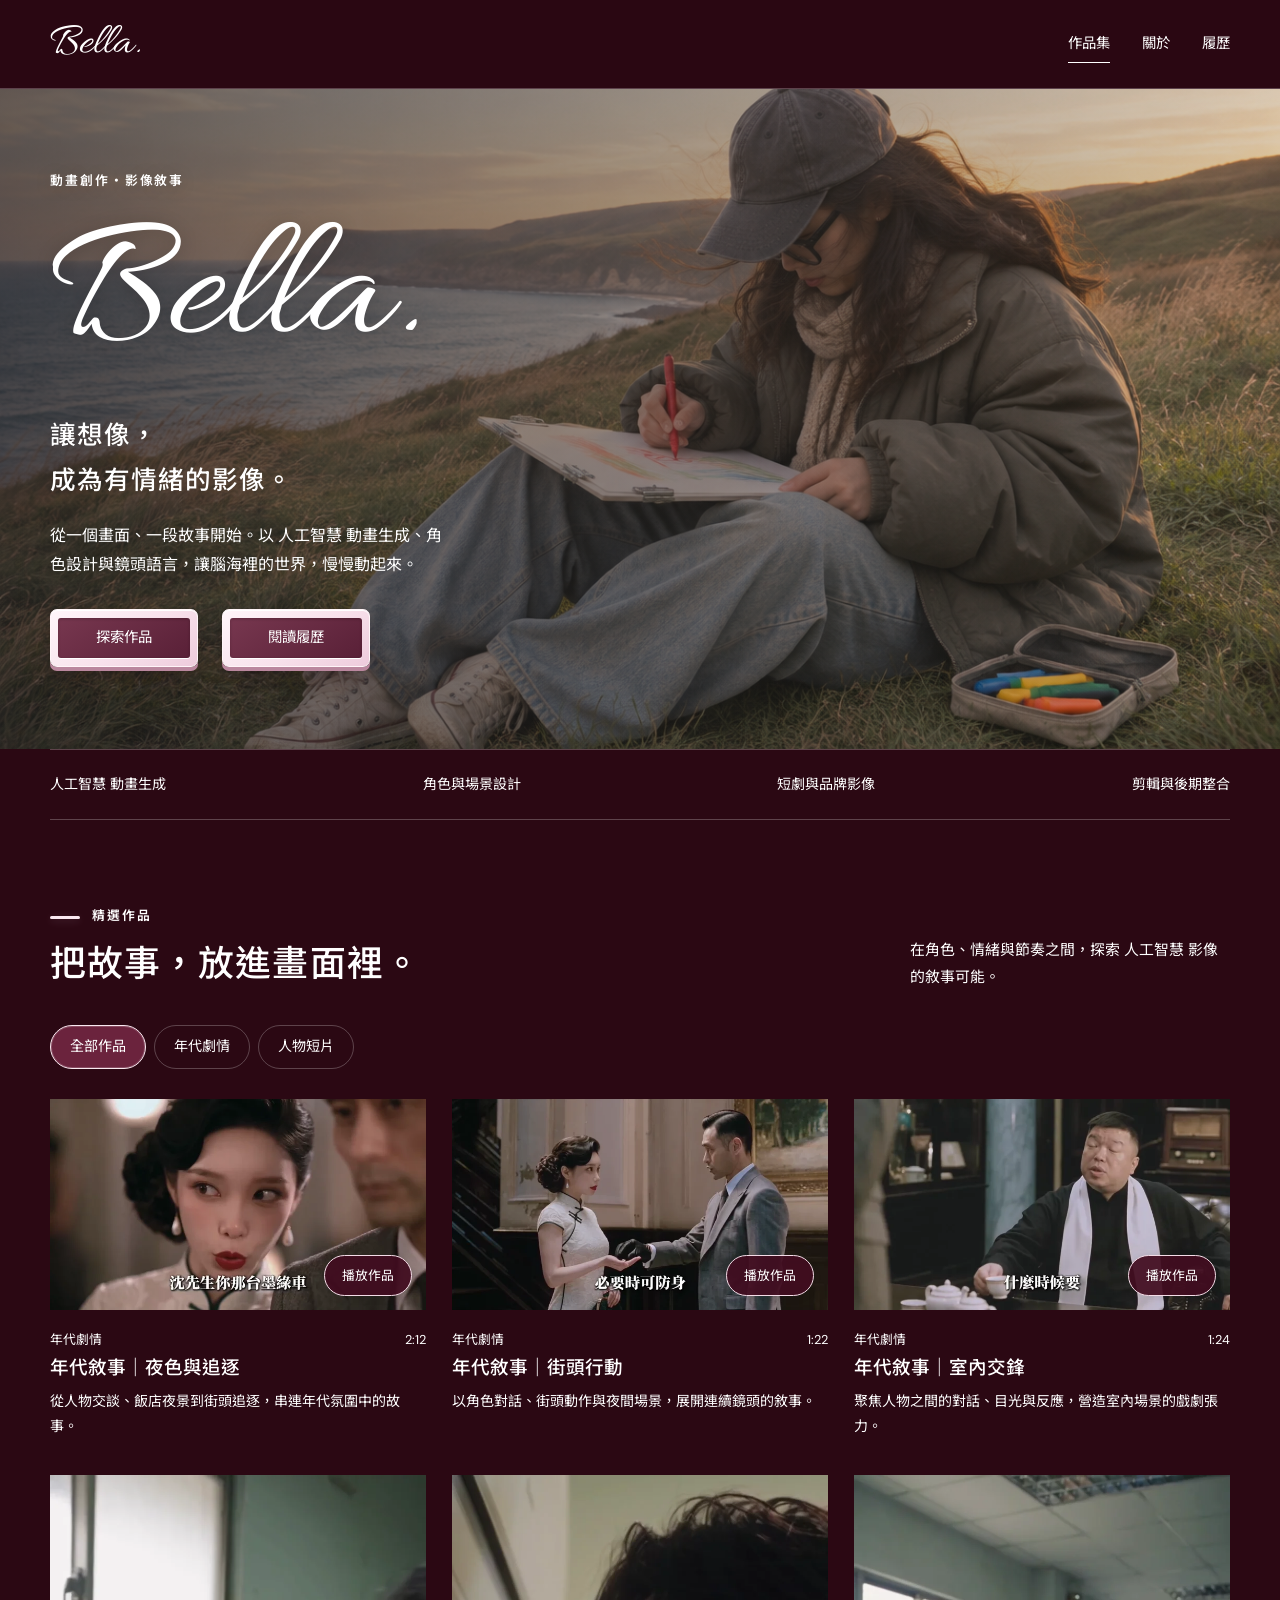
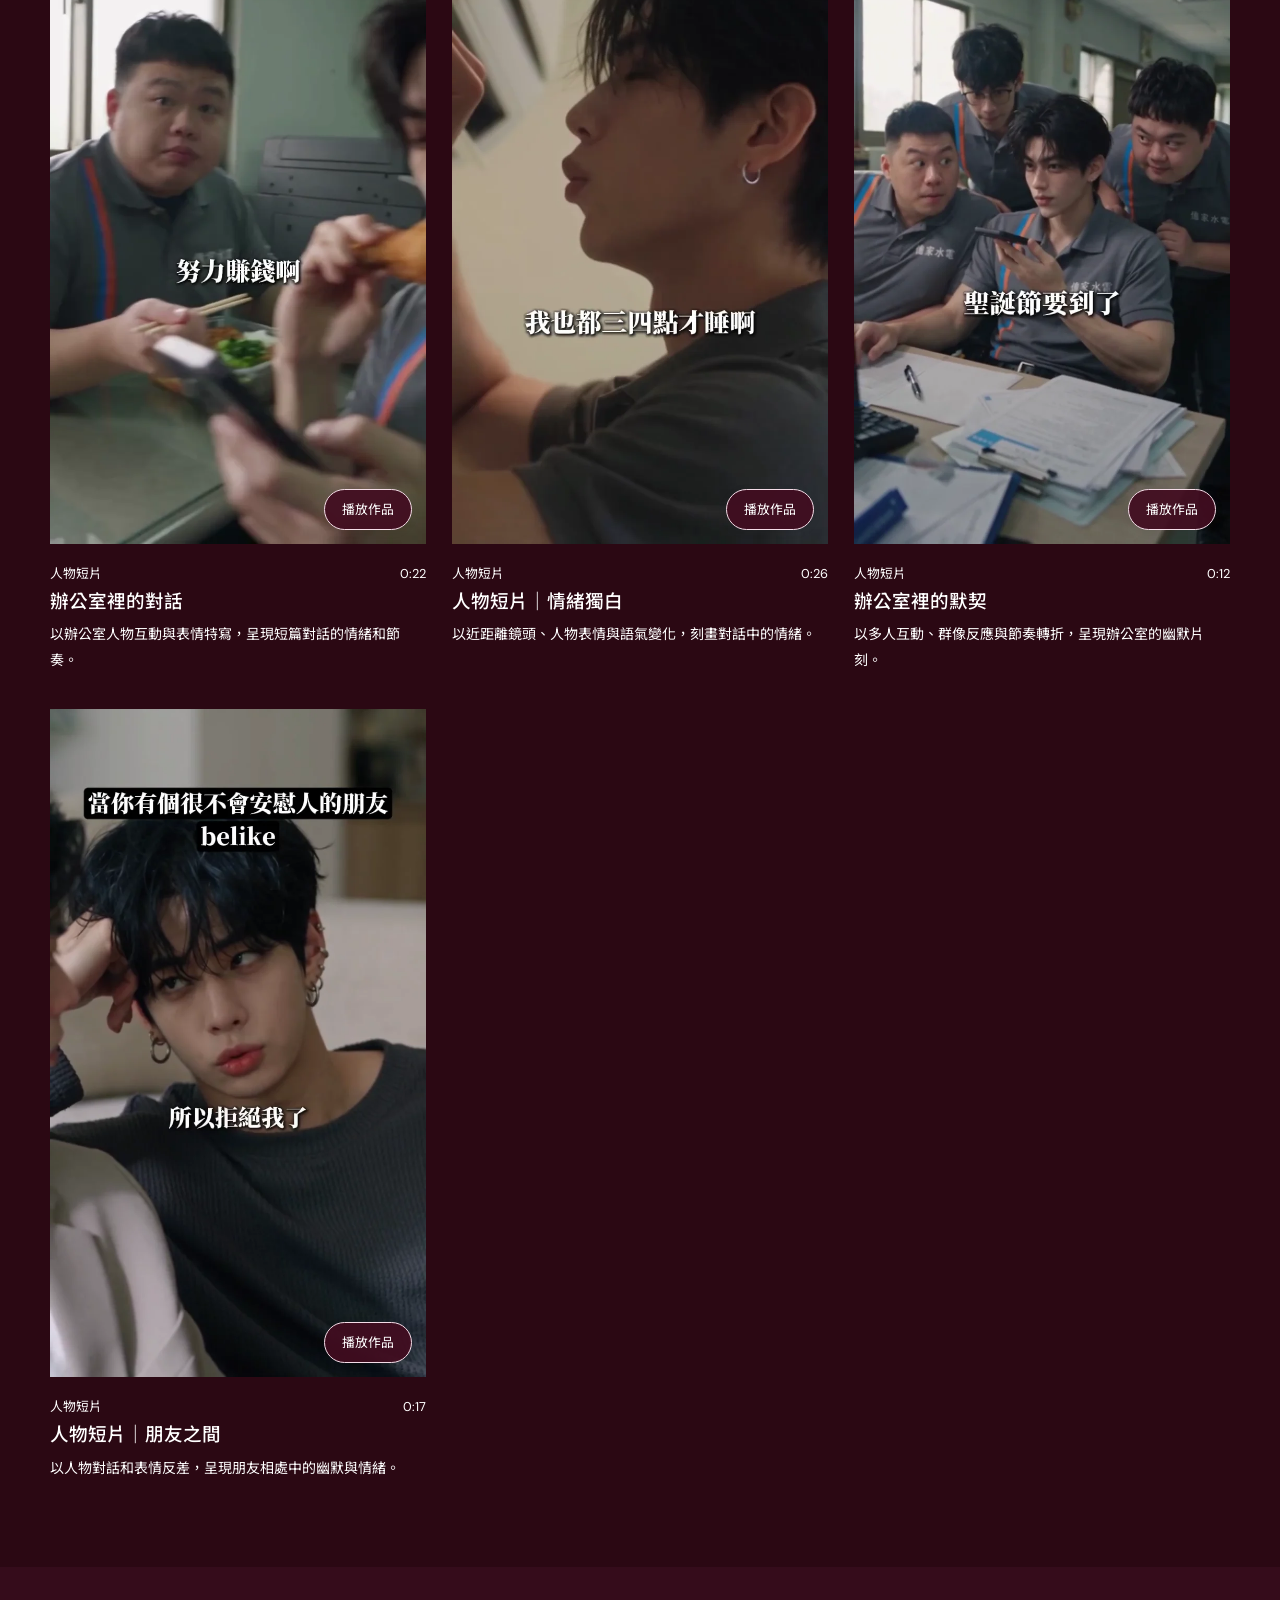
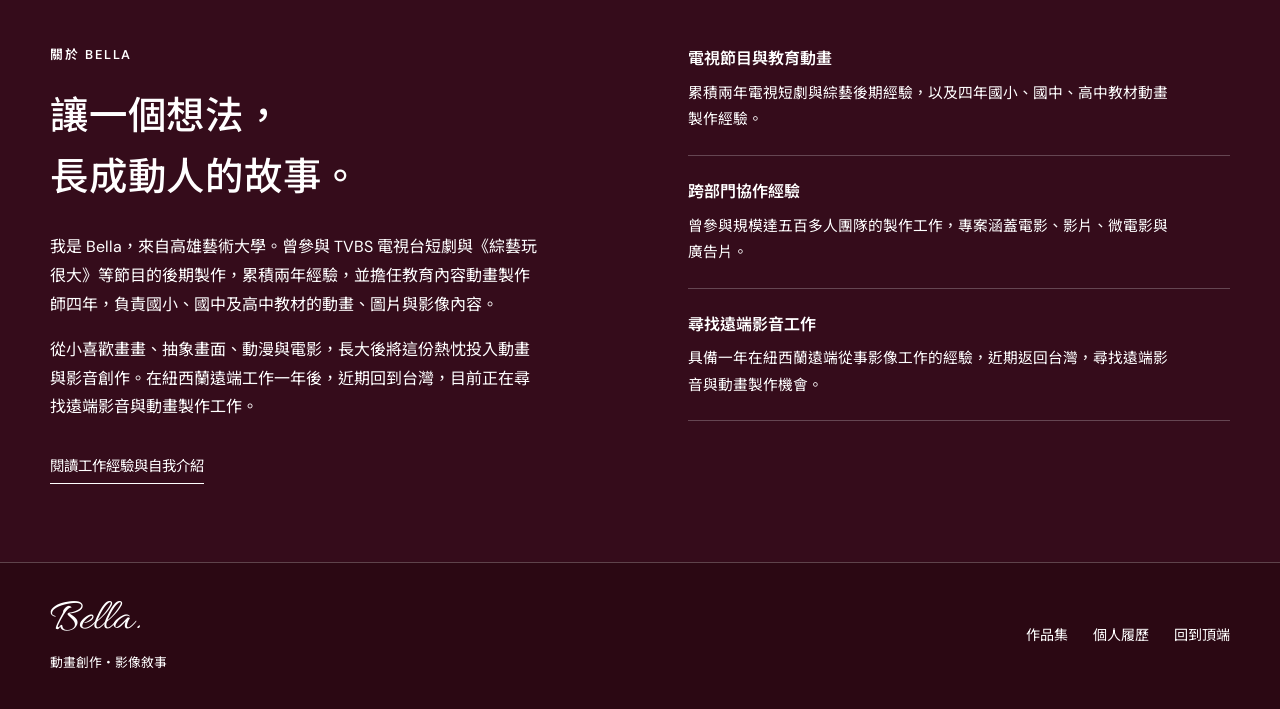
==== commit 057014e7: "Add pale blush bases and dimensional accents to portfolio actions" ====
--- a/index.html
+++ b/index.html
@@ -8,7 +8,7 @@
   <meta name="description" content="Bella 的 人工智慧 動畫生成與影像創作作品集。角色與場景設計、分鏡、動態生成及後期整合，讓想像成為有情緒的影像。">
   <link rel="preconnect" href="https://fonts.googleapis.com">
   <link rel="preconnect" href="https://fonts.gstatic.com" crossorigin>
-  <link rel="stylesheet" href="styles.css?v=bella-wine-20261123">
+  <link rel="stylesheet" href="styles.css?v=bella-blush-20261123">
   <script src="site.js" defer></script>
 </head>
 <body>
@@ -30,7 +30,7 @@
       <h1 id="hero-name">Bella<span>.</span></h1>
       <h2>讓想像，<br>成為有情緒的影像。</h2>
       <p class="hero-copy">從一個畫面、一段故事開始。以 人工智慧 動畫生成、角色設計與鏡頭語言，讓腦海裡的世界，慢慢動起來。</p>
-      <div class="actions"><a class="button" href="#works">探索作品</a><a class="text-link" href="resume.html">閱讀履歷</a></div>
+      <div class="actions"><a class="button blush-button" href="#works"><span>探索作品</span></a><a class="button blush-button" href="resume.html"><span>閱讀履歷</span></a></div>
     </div>
   </section>
   <div class="shell practice-bar" aria-label="創作領域"><span>人工智慧 動畫生成</span><span>角色與場景設計</span><span>短劇與品牌影像</span><span>剪輯與後期整合</span></div>
--- a/styles.css
+++ b/styles.css
@@ -280,3 +280,30 @@
   .resume-intro.hero-photo .resume-subtitle { color: #72545e; }
   .resume-intro h1 { font-size: 48pt; }
 }
+
+/* Blush bases and raised edges give the primary actions a softer depth. */
+.hero-photo .blush-button {
+  min-width: 148px;
+  min-height: 58px;
+  padding: 7px;
+  border: 1px solid #fff5f8;
+  border-radius: 7px;
+  background: linear-gradient(145deg, #fff6fa 0%, #f8e2ec 55%, #eecbdc 100%);
+  color: #fff;
+  box-shadow: inset 0 1px 0 #fff, 0 4px 0 #ba879e, 0 12px 24px rgb(22 3 12 / 32%);
+  transition: transform .2s ease, box-shadow .2s ease;
+}
+.blush-button span {
+  display: flex; align-items: center; justify-content: center;
+  width: 100%; min-height: 40px; padding: 4px 18px;
+  border-radius: 3px; color: white;
+  background: linear-gradient(145deg, #77374f, #592037);
+  box-shadow: inset 0 1px 3px rgb(25 3 12 / 25%), 0 1px 0 #fff;
+}
+.hero-photo .blush-button:hover { background: linear-gradient(145deg, #fffafd, #f8e2ec); transform: translateY(-2px); box-shadow: inset 0 1px 0 #fff, 0 6px 0 #ba879e, 0 16px 28px rgb(22 3 12 / 38%); }
+.hero-photo .blush-button:active { transform: translateY(3px); box-shadow: inset 0 1px 0 #fff, 0 1px 0 #ba879e, 0 5px 12px rgb(22 3 12 / 24%); }
+.section-head .eyebrow::before { content: ''; display: inline-block; width: 30px; height: 3px; margin-right: 12px; vertical-align: middle; background: #fae8f0; border-radius: 3px; box-shadow: 0 2px 8px rgb(250 232 240 / 16%); }
+.filter[aria-pressed="true"] { border-color: #fae8f0; box-shadow: inset 0 0 0 1px rgb(250 232 240 / 20%); }
+.play-label { border-color: #f4dce7; }
+@media (max-width: 620px) { .actions { gap: 16px; } .hero-photo .blush-button { min-width: 142px; } }
+@media (prefers-reduced-motion: reduce) { .hero-photo .blush-button { transition: none; } .hero-photo .blush-button:hover, .hero-photo .blush-button:active { transform: none; } }
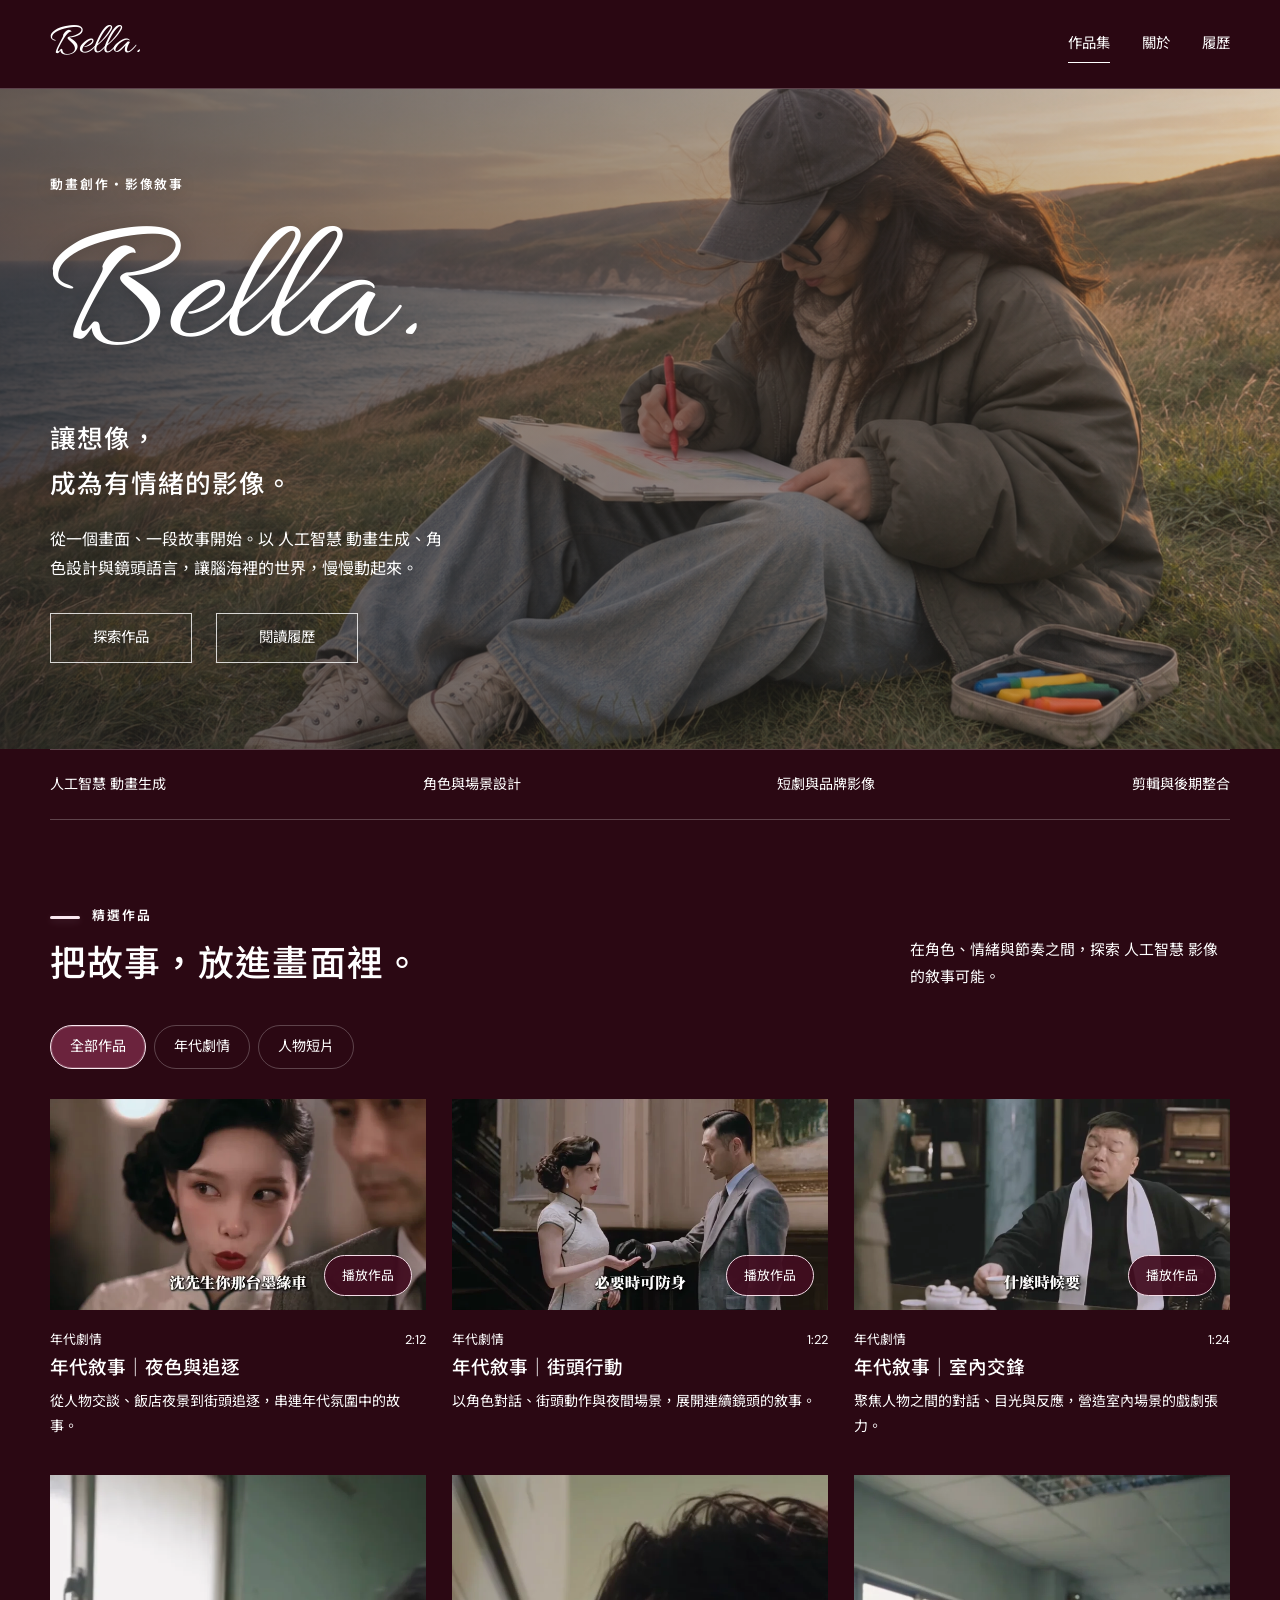
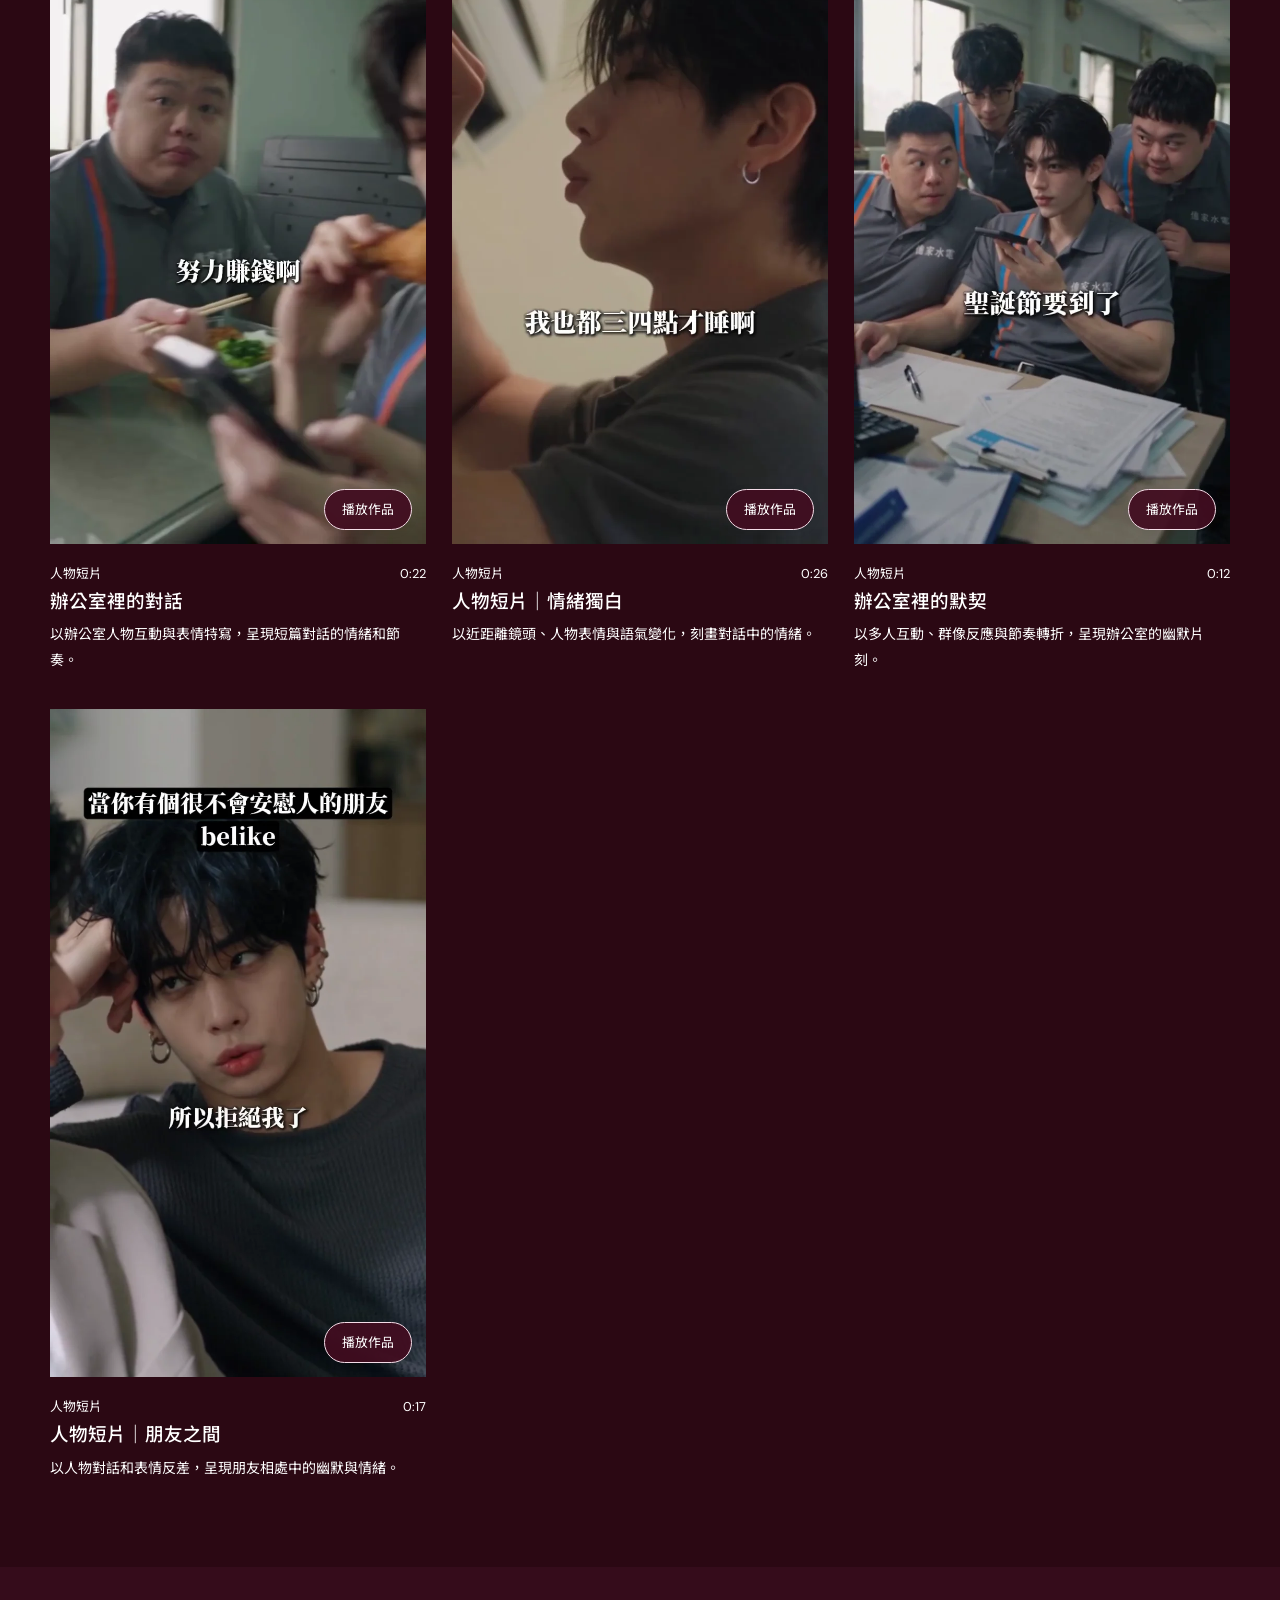
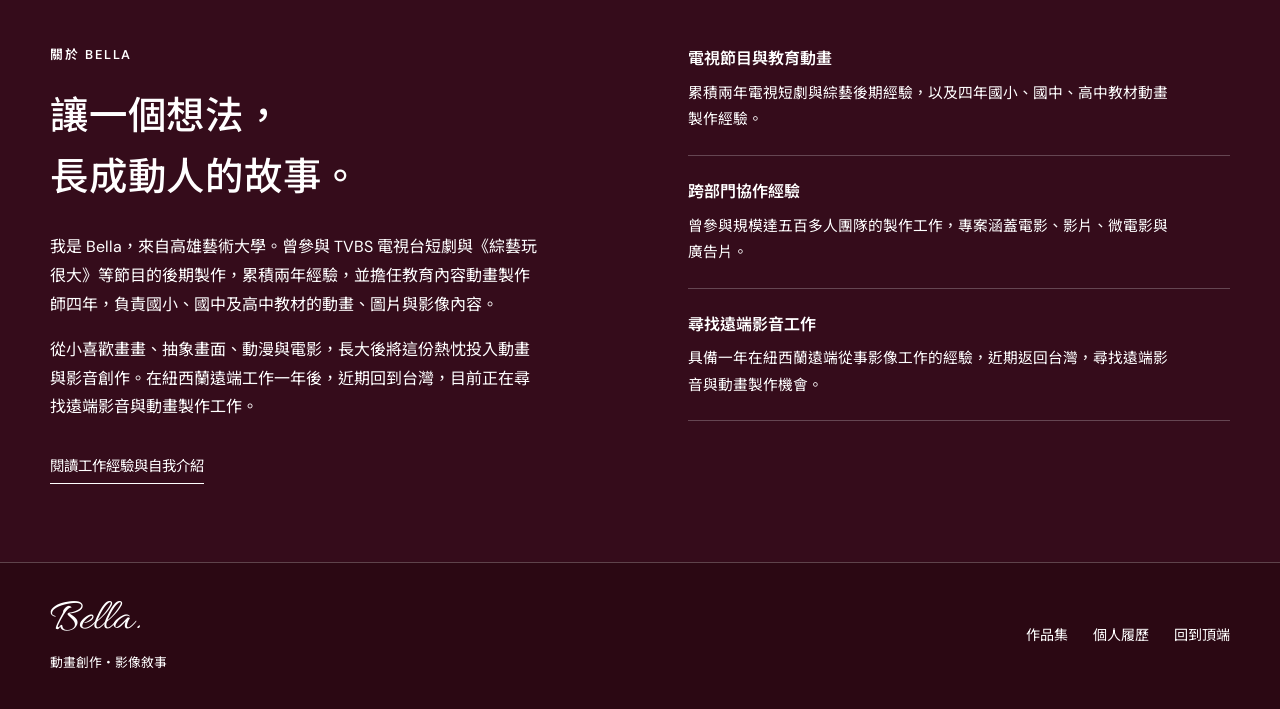
==== commit 1bbb12c2: "Use fine white outline actions and a rose introduction panel" ====
--- a/index.html
+++ b/index.html
@@ -8,7 +8,7 @@
   <meta name="description" content="Bella 的 人工智慧 動畫生成與影像創作作品集。角色與場景設計、分鏡、動態生成及後期整合，讓想像成為有情緒的影像。">
   <link rel="preconnect" href="https://fonts.googleapis.com">
   <link rel="preconnect" href="https://fonts.gstatic.com" crossorigin>
-  <link rel="stylesheet" href="styles.css?v=bella-blush-20261123">
+  <link rel="stylesheet" href="styles.css?v=bella-outline-20261123">
   <script src="site.js" defer></script>
 </head>
 <body>
@@ -30,7 +30,7 @@
       <h1 id="hero-name">Bella<span>.</span></h1>
       <h2>讓想像，<br>成為有情緒的影像。</h2>
       <p class="hero-copy">從一個畫面、一段故事開始。以 人工智慧 動畫生成、角色設計與鏡頭語言，讓腦海裡的世界，慢慢動起來。</p>
-      <div class="actions"><a class="button blush-button" href="#works"><span>探索作品</span></a><a class="button blush-button" href="resume.html"><span>閱讀履歷</span></a></div>
+      <div class="actions"><a class="button outline-button" href="#works">探索作品</a><a class="button outline-button" href="resume.html">閱讀履歷</a></div>
     </div>
   </section>
   <div class="shell practice-bar" aria-label="創作領域"><span>人工智慧 動畫生成</span><span>角色與場景設計</span><span>短劇與品牌影像</span><span>剪輯與後期整合</span></div>
--- a/styles.css
+++ b/styles.css
@@ -281,29 +281,47 @@
   .resume-intro h1 { font-size: 48pt; }
 }
 
-/* Blush bases and raised edges give the primary actions a softer depth. */
-.hero-photo .blush-button {
-  min-width: 148px;
-  min-height: 58px;
-  padding: 7px;
-  border: 1px solid #fff5f8;
-  border-radius: 7px;
-  background: linear-gradient(145deg, #fff6fa 0%, #f8e2ec 55%, #eecbdc 100%);
-  color: #fff;
-  box-shadow: inset 0 1px 0 #fff, 0 4px 0 #ba879e, 0 12px 24px rgb(22 3 12 / 32%);
-  transition: transform .2s ease, box-shadow .2s ease;
-}
-.blush-button span {
-  display: flex; align-items: center; justify-content: center;
-  width: 100%; min-height: 40px; padding: 4px 18px;
-  border-radius: 3px; color: white;
-  background: linear-gradient(145deg, #77374f, #592037);
-  box-shadow: inset 0 1px 3px rgb(25 3 12 / 25%), 0 1px 0 #fff;
-}
-.hero-photo .blush-button:hover { background: linear-gradient(145deg, #fffafd, #f8e2ec); transform: translateY(-2px); box-shadow: inset 0 1px 0 #fff, 0 6px 0 #ba879e, 0 16px 28px rgb(22 3 12 / 38%); }
-.hero-photo .blush-button:active { transform: translateY(3px); box-shadow: inset 0 1px 0 #fff, 0 1px 0 #ba879e, 0 5px 12px rgb(22 3 12 / 24%); }
+/* Minimal outlined hero links. */
+.hero-photo .outline-button {
+  min-width: 142px;
+  min-height: 48px;
+  padding: 11px 24px;
+  border: 1px solid rgb(255 255 255 / 80%);
+  border-radius: 0;
+  background: transparent;
+  color: white;
+  box-shadow: none;
+  text-shadow: none;
+  transform: none;
+  transition: border-color .2s ease;
+}
+.hero-photo .outline-button:hover,
+.hero-photo .outline-button:active {
+  background: transparent;
+  color: white;
+  border-color: white;
+  box-shadow: none;
+  transform: none;
+}
 .section-head .eyebrow::before { content: ''; display: inline-block; width: 30px; height: 3px; margin-right: 12px; vertical-align: middle; background: #fae8f0; border-radius: 3px; box-shadow: 0 2px 8px rgb(250 232 240 / 16%); }
 .filter[aria-pressed="true"] { border-color: #fae8f0; box-shadow: inset 0 0 0 1px rgb(250 232 240 / 20%); }
 .play-label { border-color: #f4dce7; }
-@media (max-width: 620px) { .actions { gap: 16px; } .hero-photo .blush-button { min-width: 142px; } }
-@media (prefers-reduced-motion: reduce) { .hero-photo .blush-button { transition: none; } .hero-photo .blush-button:hover, .hero-photo .blush-button:active { transform: none; } }
+@media (max-width: 620px) { .actions { gap: 16px; } }
+@media (prefers-reduced-motion: reduce) { .hero-photo .outline-button { transition: none; } }
+
+/* A deeper rose panel highlights the personal introduction. */
+.profile-section {
+  background: #864357;
+  border: 1px solid #b7798d;
+  padding: 28px;
+  margin-top: 28px;
+  margin-bottom: 8px;
+  color: #fff;
+}
+.profile-section h2, .profile-section p { color: #fff; }
+@media (max-width: 620px) { .profile-section { padding: 22px 18px; margin-top: 20px; } }
+@media print {
+  .profile-section { background: transparent; color: #30242a; padding: 17px 0; margin: 0; border: 0; border-bottom: 1px solid var(--line); }
+  .profile-section h2 { color: #773147; }
+  .profile-section p { color: #30242a; }
+}
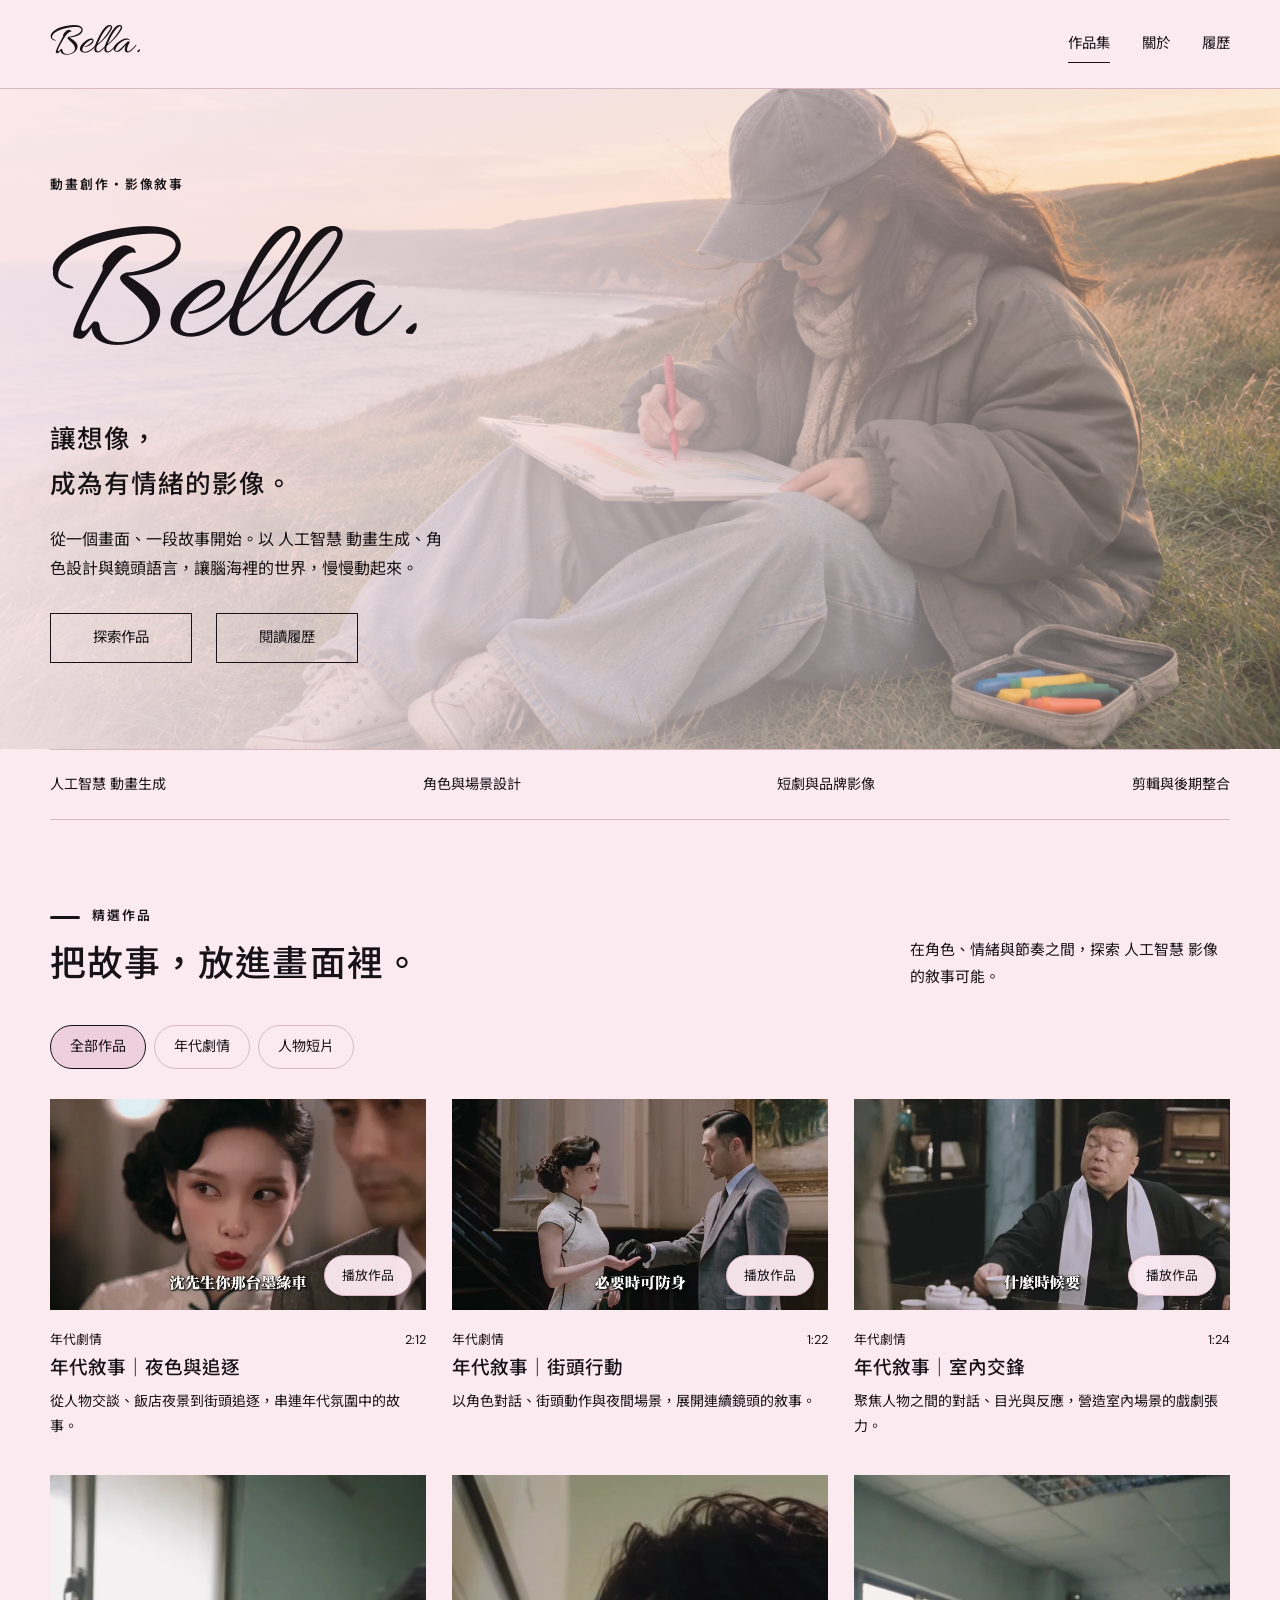
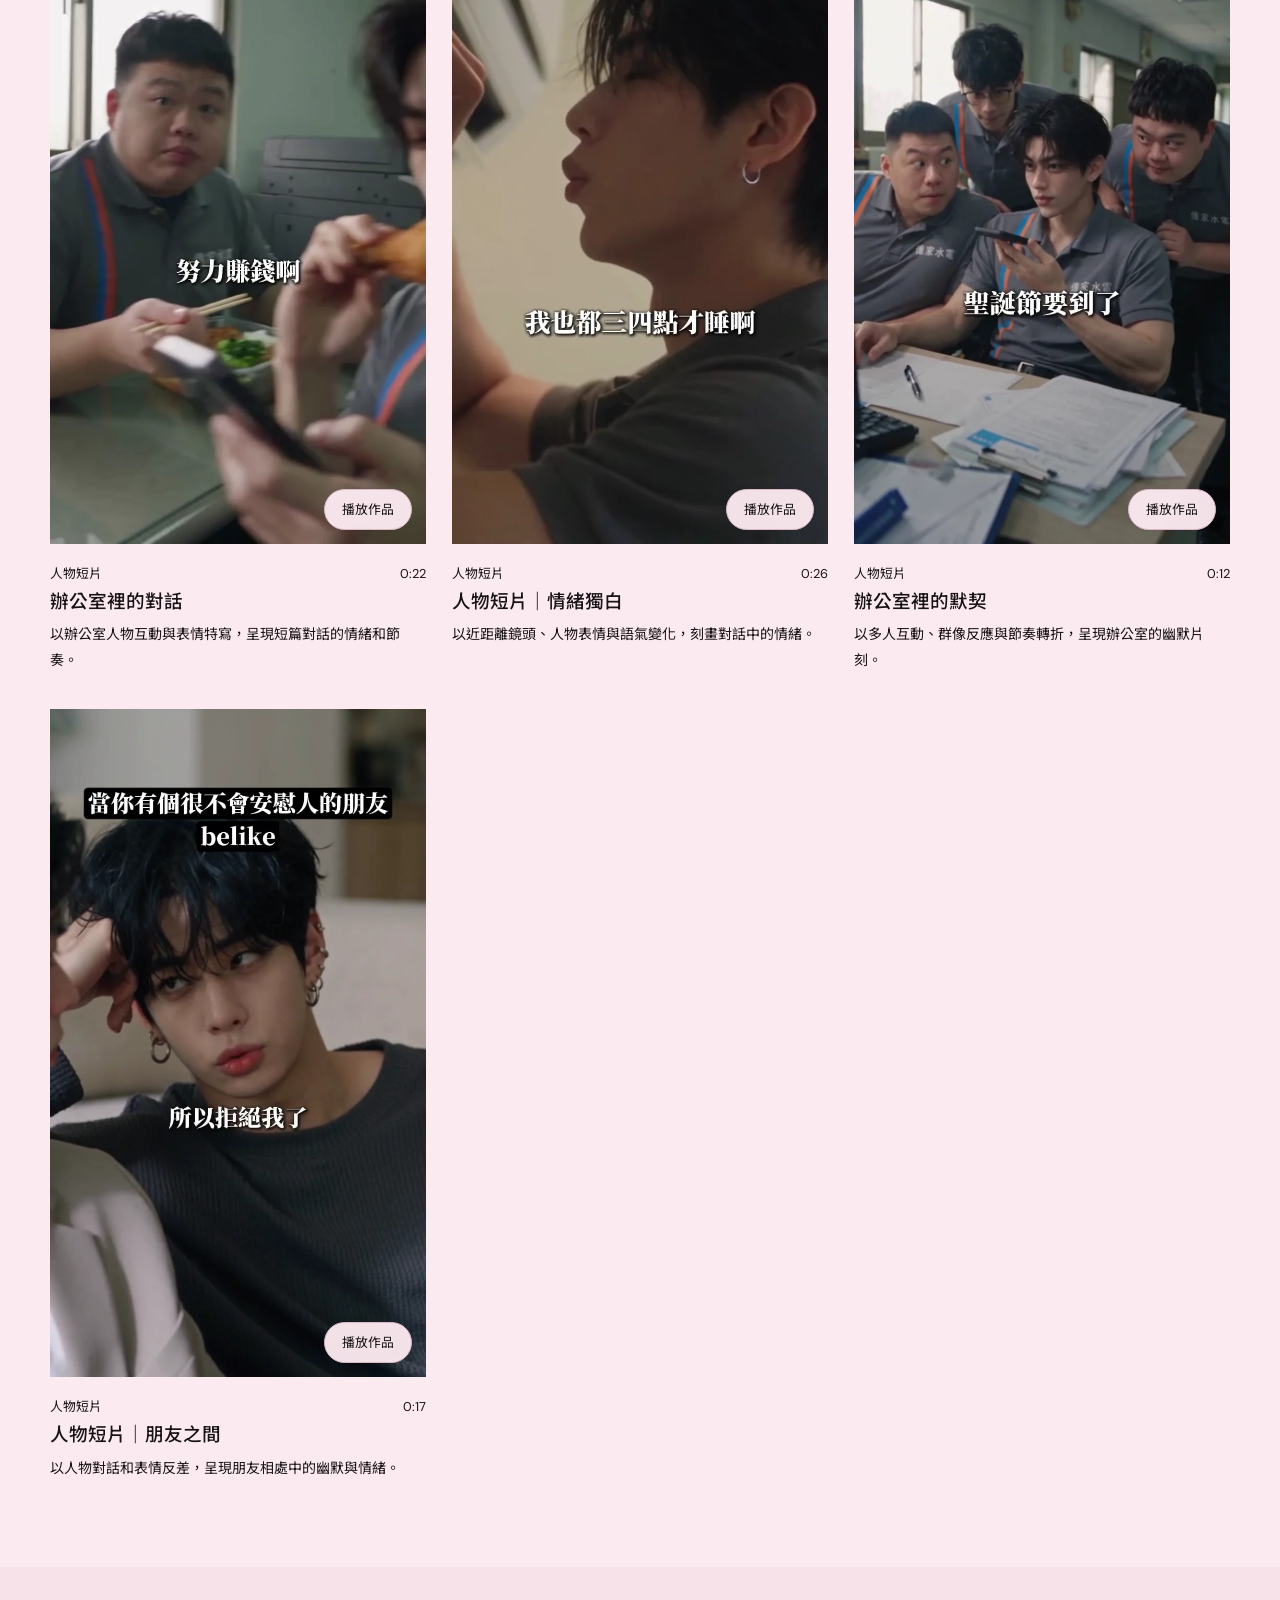
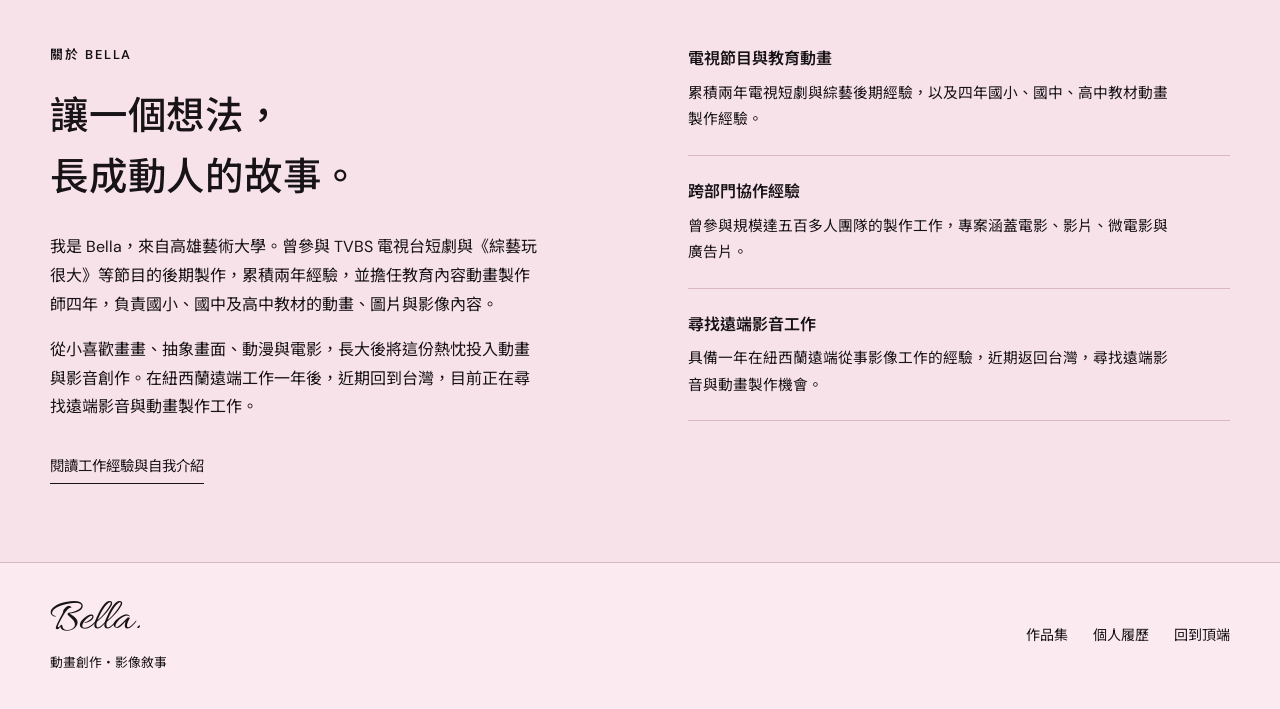
==== commit 3d0cc86b: "Add resume tool categories and try a pale pink portfolio with black text" ====
--- a/index.html
+++ b/index.html
@@ -8,10 +8,10 @@
   <meta name="description" content="Bella 的 人工智慧 動畫生成與影像創作作品集。角色與場景設計、分鏡、動態生成及後期整合，讓想像成為有情緒的影像。">
   <link rel="preconnect" href="https://fonts.googleapis.com">
   <link rel="preconnect" href="https://fonts.gstatic.com" crossorigin>
-  <link rel="stylesheet" href="styles.css?v=bella-outline-20261123">
+  <link rel="stylesheet" href="styles.css?v=bella-pink-tools-20261123">
   <script src="site.js" defer></script>
 </head>
-<body>
+<body class="portfolio-page">
 <a class="skip-link" href="#main">跳至主要內容</a>
 <header class="site-header">
   <nav class="nav shell" aria-label="主要導覽">
--- a/styles.css
+++ b/styles.css
@@ -309,19 +309,52 @@
 @media (max-width: 620px) { .actions { gap: 16px; } }
 @media (prefers-reduced-motion: reduce) { .hero-photo .outline-button { transition: none; } }
 
-/* A deeper rose panel highlights the personal introduction. */
-.profile-section {
-  background: #864357;
-  border: 1px solid #b7798d;
-  padding: 28px;
-  margin-top: 28px;
-  margin-bottom: 8px;
-  color: #fff;
-}
+/* One continuous rose surface for the complete resume content. */
+.resume-body { background: #864357; }
+.profile-section { background: transparent; border: 0; border-bottom: 1px solid var(--line); padding: 36px 0; margin: 0; color: #fff; }
 .profile-section h2, .profile-section p { color: #fff; }
-@media (max-width: 620px) { .profile-section { padding: 22px 18px; margin-top: 20px; } }
-@media print {
+@media (max-width: 620px) { .profile-section { padding: 28px 0; } }
+@media print {
+  .resume-body { background: white; }
   .profile-section { background: transparent; color: #30242a; padding: 17px 0; margin: 0; border: 0; border-bottom: 1px solid var(--line); }
   .profile-section h2 { color: #773147; }
   .profile-section p { color: #30242a; }
 }
+
+/* The portfolio uses a pale pink and black palette; resume keeps its rose card. */
+.portfolio-page {
+  --paper: #fbeaf0; --blush: #f8e2ea; --ink: #171316; --muted: #171316;
+  --rose: #171316; --rose-dark: #171316; --line: #d9b8c6;
+  background: #fbeaf0; color: #171316;
+}
+.portfolio-page .site-header { background: rgb(251 234 240 / 97%); }
+.portfolio-page .hero-photo {
+  background-color: #fbeaf0;
+  background-image: linear-gradient(90deg, rgb(251 234 240 / 90%) 0%, rgb(251 234 240 / 65%) 43%, rgb(251 234 240 / 16%) 100%), url('bella-coast.png');
+  color: #171316;
+}
+.portfolio-page .wordmark span, .portfolio-page .hero h1 span,
+.portfolio-page .hero-photo .eyebrow, .portfolio-page .hero-photo .hero-copy,
+.portfolio-page .hero-photo .text-link, .portfolio-page .about-heading em,
+.portfolio-page .expertise-item p, .portfolio-page .filter { color: #171316; }
+.portfolio-page .hero-photo h1, .portfolio-page .hero-photo h2, .portfolio-page .hero-photo p { text-shadow: none; }
+.portfolio-page .hero-photo .outline-button,
+.portfolio-page .hero-photo .outline-button:hover,
+.portfolio-page .hero-photo .outline-button:active { color: #171316; border-color: #171316; background: transparent; }
+.portfolio-page .hero-photo a:focus-visible, .portfolio-page .hero-photo button:focus-visible { outline-color: #171316; }
+.portfolio-page .section-head .eyebrow::before { background: #171316; box-shadow: none; }
+.portfolio-page .filter[aria-pressed="true"] { background: #eed0dd; border-color: #171316; color: #171316; box-shadow: none; }
+.portfolio-page .play-label { background: rgb(251 234 240 / 96%); color: #171316; border-color: #d9b8c6; }
+.portfolio-page .work-image { background: #efd2de; }
+.portfolio-page .skip-link { background: #fbeaf0; color: #171316; }
+.portfolio-page ::selection { background: #e5b5c9; color: #171316; }
+.toolkit-section .tools { margin: 10px 0 0; }
+.toolkit-section .tools li { overflow-wrap: anywhere; }
+@media (max-width: 620px) {
+  .portfolio-page .hero-photo { background-image: linear-gradient(180deg, rgb(251 234 240 / 18%) 0%, rgb(251 234 240 / 70%) 38%, rgb(251 234 240 / 96%) 100%), url('bella-coast.png'); }
+}
+@media print {
+  .toolkit-section { break-inside: avoid; }
+  .toolkit-section .tools { gap: 4px 7px; margin-top: 5px; }
+  .toolkit-section .tools li { background: #f9eef3; color: #30242a; border-color: #dfcdd0; padding: 3px 7px; }
+}
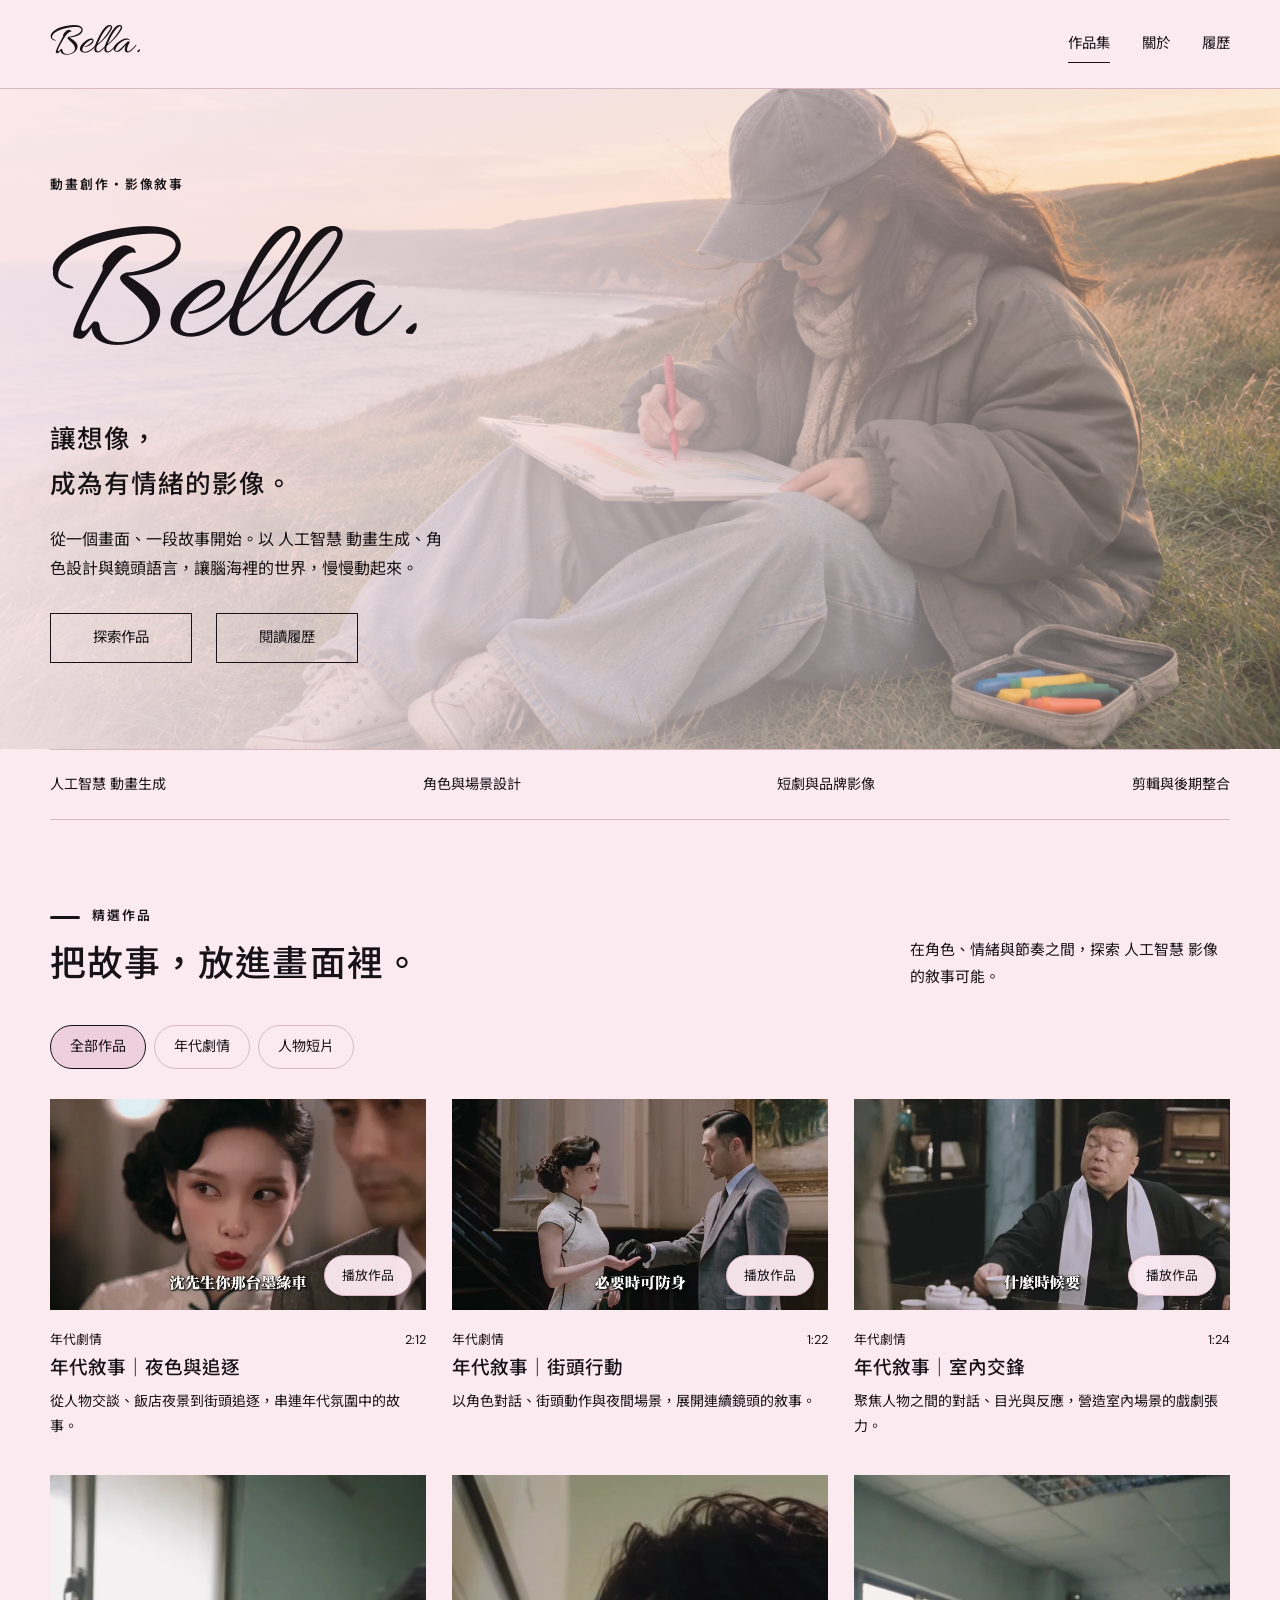
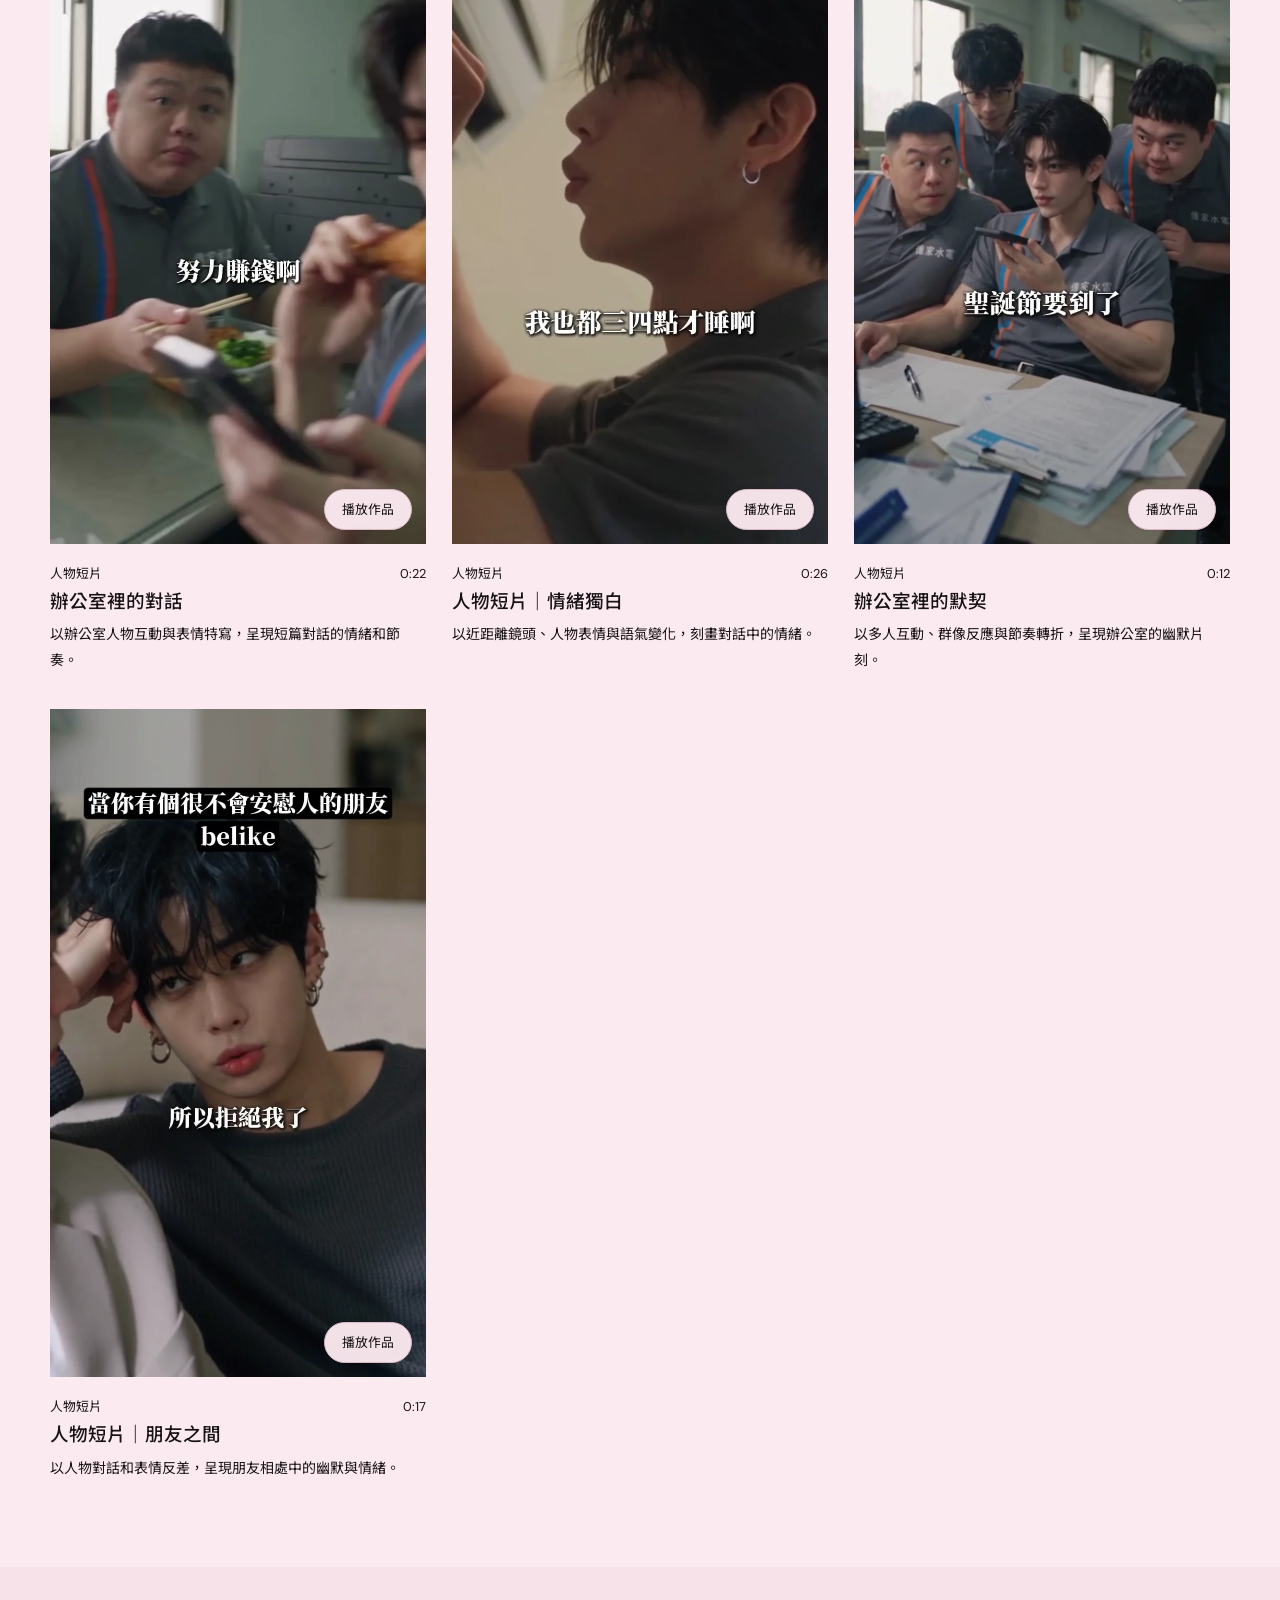
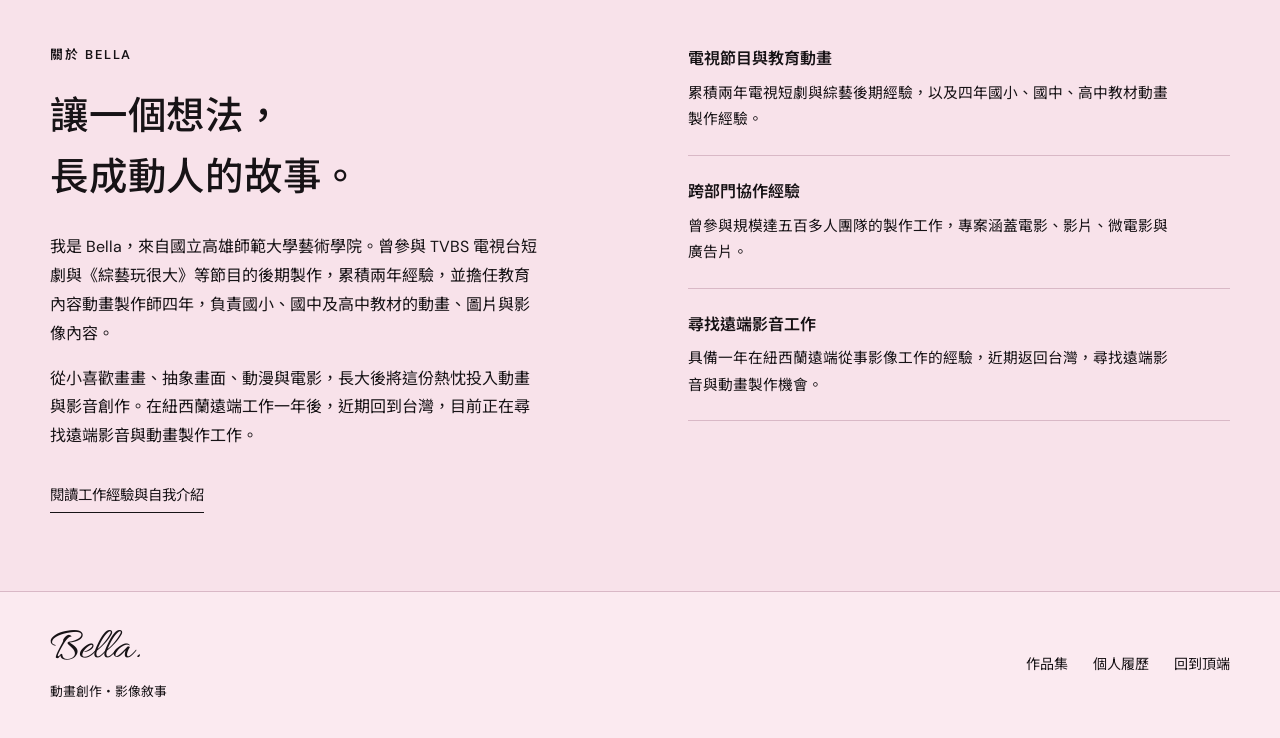
==== commit 0f82951d: "Correct the full university and college name" ====
--- a/index.html
+++ b/index.html
@@ -108,7 +108,7 @@
       <div>
         <p class="eyebrow">關於 Bella</p>
         <h2 id="about-title" class="about-heading">讓一個想法，<br><em>長成動人的故事。</em></h2>
-        <p>我是 Bella，來自高雄藝術大學。曾參與 TVBS 電視台短劇與《綜藝玩很大》等節目的後期製作，累積兩年經驗，並擔任教育內容動畫製作師四年，負責國小、國中及高中教材的動畫、圖片與影像內容。</p>
+        <p>我是 Bella，來自國立高雄師範大學藝術學院。曾參與 TVBS 電視台短劇與《綜藝玩很大》等節目的後期製作，累積兩年經驗，並擔任教育內容動畫製作師四年，負責國小、國中及高中教材的動畫、圖片與影像內容。</p>
         <p>從小喜歡畫畫、抽象畫面、動漫與電影，長大後將這份熱忱投入動畫與影音創作。在紐西蘭遠端工作一年後，近期回到台灣，目前正在尋找遠端影音與動畫製作工作。</p>
         <a class="text-link" href="resume.html">閱讀工作經驗與自我介紹</a>
       </div>
--- a/styles.css
+++ b/styles.css
@@ -321,40 +321,55 @@
   .profile-section p { color: #30242a; }
 }
 
-/* The portfolio uses a pale pink and black palette; resume keeps its rose card. */
-.portfolio-page {
+/* Shared pale pink and black palette for portfolio and resume. */
+:is(.portfolio-page, .resume-page) {
   --paper: #fbeaf0; --blush: #f8e2ea; --ink: #171316; --muted: #171316;
   --rose: #171316; --rose-dark: #171316; --line: #d9b8c6;
   background: #fbeaf0; color: #171316;
 }
-.portfolio-page .site-header { background: rgb(251 234 240 / 97%); }
-.portfolio-page .hero-photo {
+:is(.portfolio-page, .resume-page) .site-header { background: rgb(251 234 240 / 97%); }
+:is(.portfolio-page, .resume-page) .hero-photo {
   background-color: #fbeaf0;
   background-image: linear-gradient(90deg, rgb(251 234 240 / 90%) 0%, rgb(251 234 240 / 65%) 43%, rgb(251 234 240 / 16%) 100%), url('bella-coast.png');
   color: #171316;
 }
-.portfolio-page .wordmark span, .portfolio-page .hero h1 span,
-.portfolio-page .hero-photo .eyebrow, .portfolio-page .hero-photo .hero-copy,
-.portfolio-page .hero-photo .text-link, .portfolio-page .about-heading em,
-.portfolio-page .expertise-item p, .portfolio-page .filter { color: #171316; }
-.portfolio-page .hero-photo h1, .portfolio-page .hero-photo h2, .portfolio-page .hero-photo p { text-shadow: none; }
-.portfolio-page .hero-photo .outline-button,
-.portfolio-page .hero-photo .outline-button:hover,
-.portfolio-page .hero-photo .outline-button:active { color: #171316; border-color: #171316; background: transparent; }
-.portfolio-page .hero-photo a:focus-visible, .portfolio-page .hero-photo button:focus-visible { outline-color: #171316; }
-.portfolio-page .section-head .eyebrow::before { background: #171316; box-shadow: none; }
-.portfolio-page .filter[aria-pressed="true"] { background: #eed0dd; border-color: #171316; color: #171316; box-shadow: none; }
-.portfolio-page .play-label { background: rgb(251 234 240 / 96%); color: #171316; border-color: #d9b8c6; }
-.portfolio-page .work-image { background: #efd2de; }
-.portfolio-page .skip-link { background: #fbeaf0; color: #171316; }
-.portfolio-page ::selection { background: #e5b5c9; color: #171316; }
+:is(.portfolio-page, .resume-page) .wordmark span, :is(.portfolio-page, .resume-page) .hero h1 span,
+:is(.portfolio-page, .resume-page) .hero-photo .eyebrow, :is(.portfolio-page, .resume-page) .hero-photo .hero-copy,
+:is(.portfolio-page, .resume-page) .hero-photo .text-link, :is(.portfolio-page, .resume-page) .about-heading em,
+:is(.portfolio-page, .resume-page) .expertise-item p, :is(.portfolio-page, .resume-page) .filter { color: #171316; }
+:is(.portfolio-page, .resume-page) .hero-photo h1, :is(.portfolio-page, .resume-page) .hero-photo h2, :is(.portfolio-page, .resume-page) .hero-photo p { text-shadow: none; }
+:is(.portfolio-page, .resume-page) .hero-photo .outline-button,
+:is(.portfolio-page, .resume-page) .hero-photo .outline-button:hover,
+:is(.portfolio-page, .resume-page) .hero-photo .outline-button:active { color: #171316; border-color: #171316; background: transparent; }
+:is(.portfolio-page, .resume-page) .hero-photo a:focus-visible, :is(.portfolio-page, .resume-page) .hero-photo button:focus-visible { outline-color: #171316; }
+:is(.portfolio-page, .resume-page) .section-head .eyebrow::before { background: #171316; box-shadow: none; }
+:is(.portfolio-page, .resume-page) .filter[aria-pressed="true"] { background: #eed0dd; border-color: #171316; color: #171316; box-shadow: none; }
+:is(.portfolio-page, .resume-page) .play-label { background: rgb(251 234 240 / 96%); color: #171316; border-color: #d9b8c6; }
+:is(.portfolio-page, .resume-page) .work-image { background: #efd2de; }
+:is(.portfolio-page, .resume-page) .skip-link { background: #fbeaf0; color: #171316; }
+:is(.portfolio-page, .resume-page) ::selection { background: #e5b5c9; color: #171316; }
 .toolkit-section .tools { margin: 10px 0 0; }
 .toolkit-section .tools li { overflow-wrap: anywhere; }
 @media (max-width: 620px) {
-  .portfolio-page .hero-photo { background-image: linear-gradient(180deg, rgb(251 234 240 / 18%) 0%, rgb(251 234 240 / 70%) 38%, rgb(251 234 240 / 96%) 100%), url('bella-coast.png'); }
+  :is(.portfolio-page, .resume-page) .hero-photo { background-image: linear-gradient(180deg, rgb(251 234 240 / 18%) 0%, rgb(251 234 240 / 70%) 38%, rgb(251 234 240 / 96%) 100%), url('bella-coast.png'); }
 }
 @media print {
   .toolkit-section { break-inside: avoid; }
   .toolkit-section .tools { gap: 4px 7px; margin-top: 5px; }
   .toolkit-section .tools li { background: #f9eef3; color: #30242a; border-color: #dfcdd0; padding: 3px 7px; }
 }
+
+/* Carry the same palette through the complete resume, including print. */
+.resume-page .resume-body { background: #fbeaf0; }
+.resume-page .profile-section,
+.resume-page .profile-section h2,
+.resume-page .profile-section p,
+.resume-page .hero-photo h1 span,
+.resume-page .hero-photo .resume-subtitle { color: #171316; }
+.resume-page .tools li { background: #f8e2ea; color: #171316; border-color: #d9b8c6; }
+.resume-page .print-button,
+.resume-page .print-button:hover { background: transparent; color: #171316; border: 1px solid #171316; border-radius: 0; box-shadow: none; }
+@media print {
+  .resume-page .resume-intro.hero-photo { background: none; color: #171316; }
+  .resume-page .toolkit-section .tools li { background: #f8e2ea; color: #171316; }
+}
